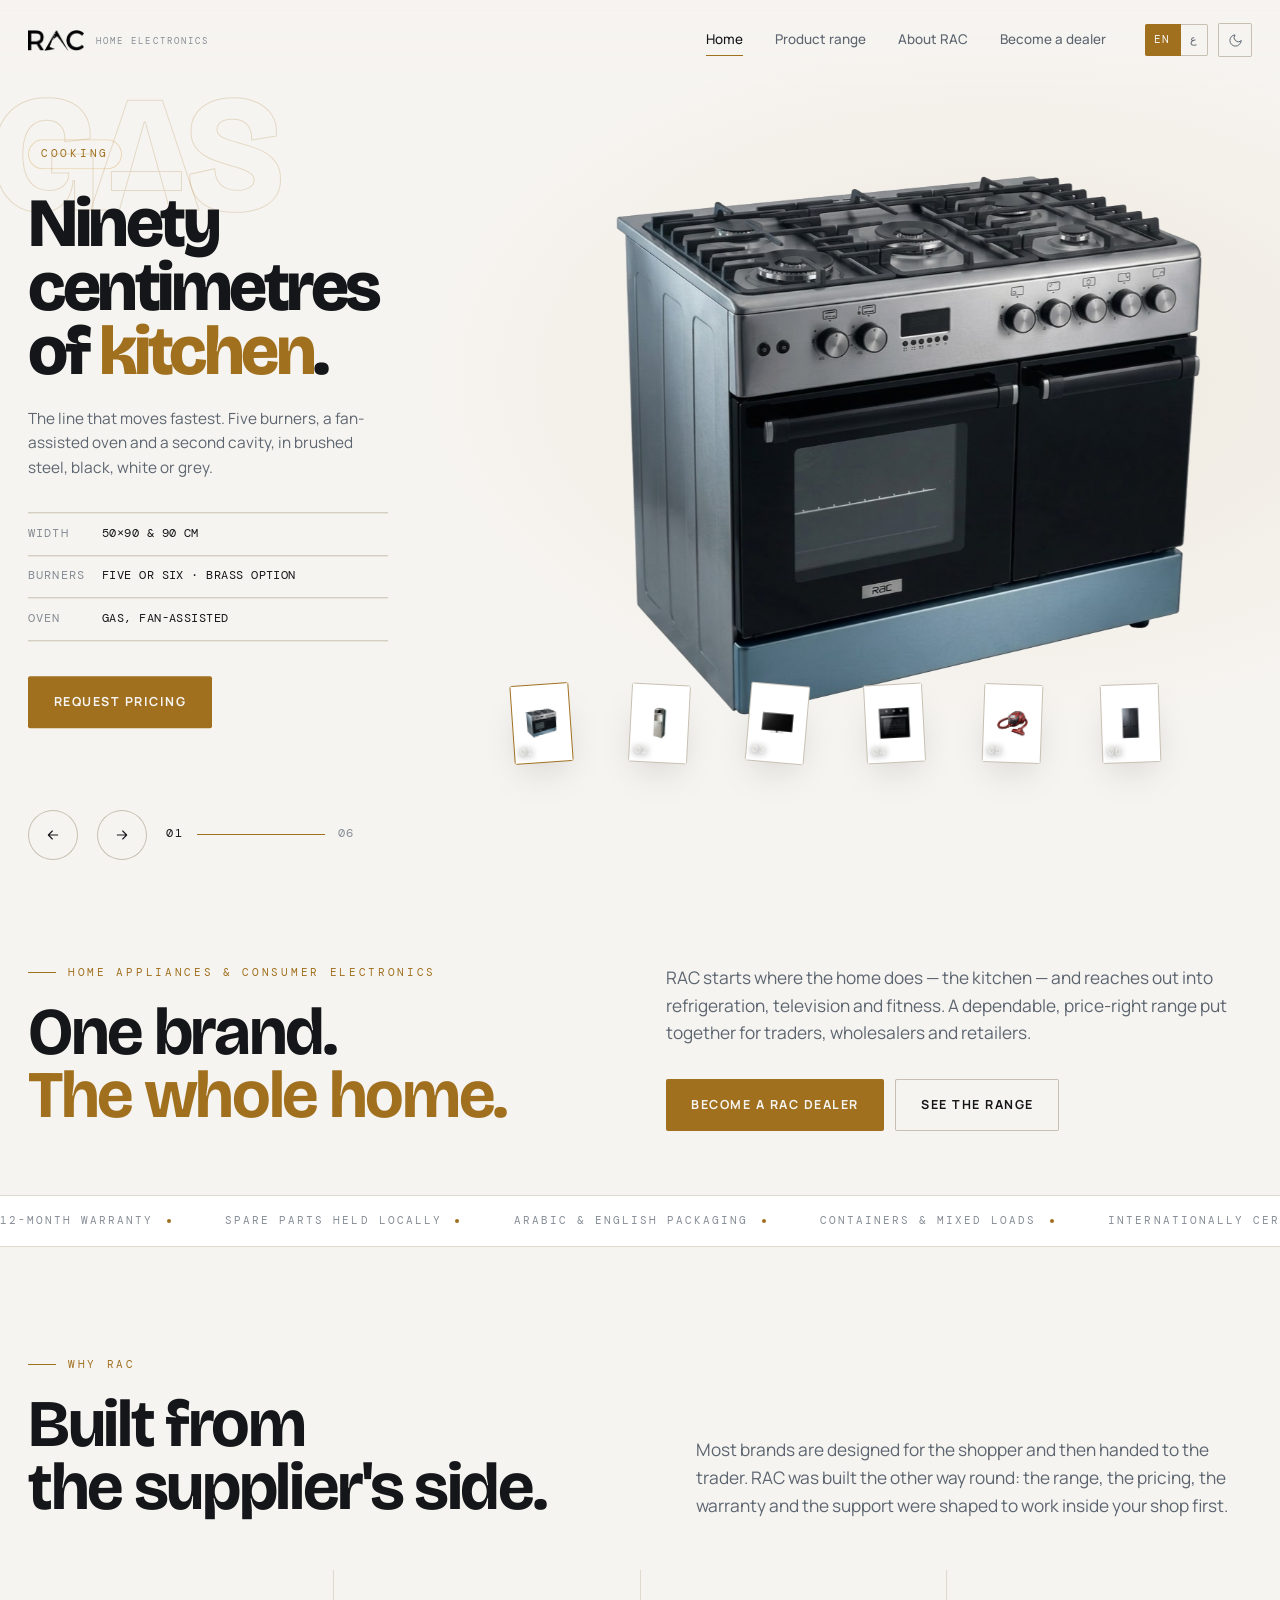
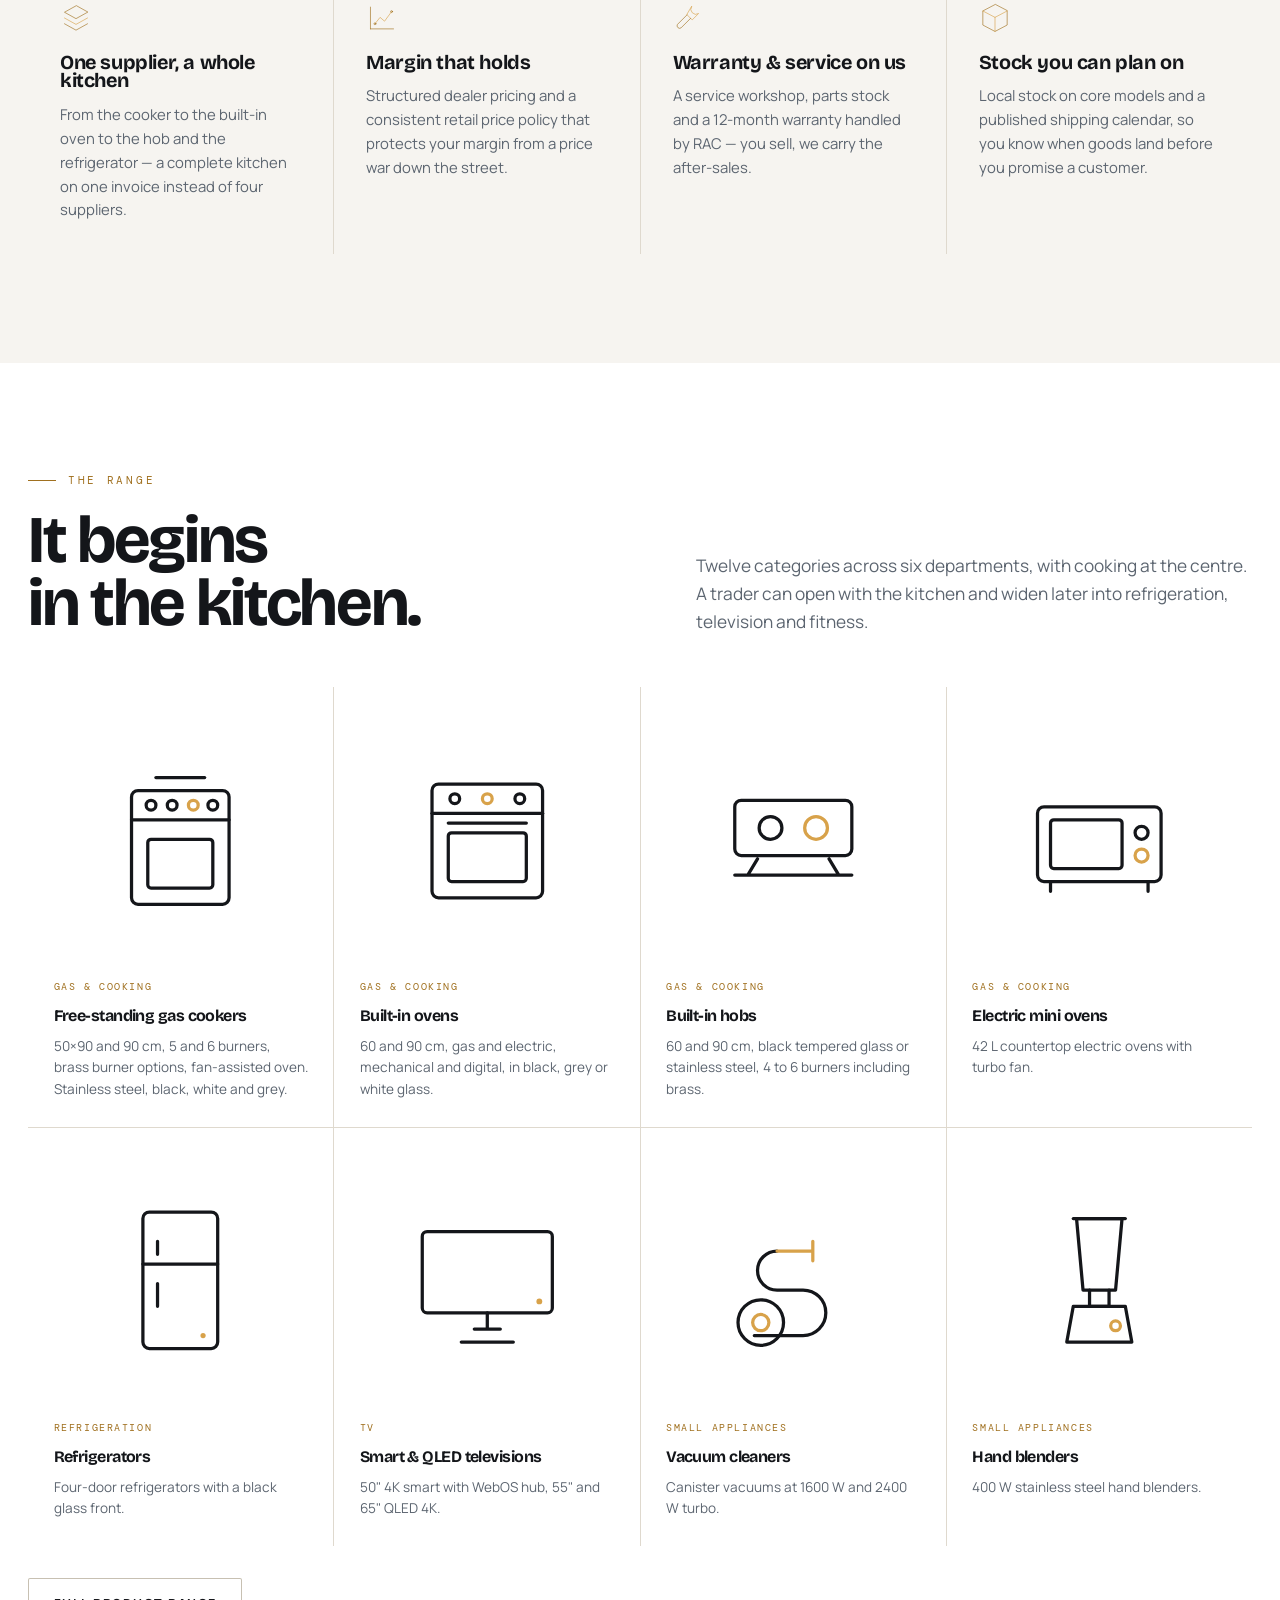
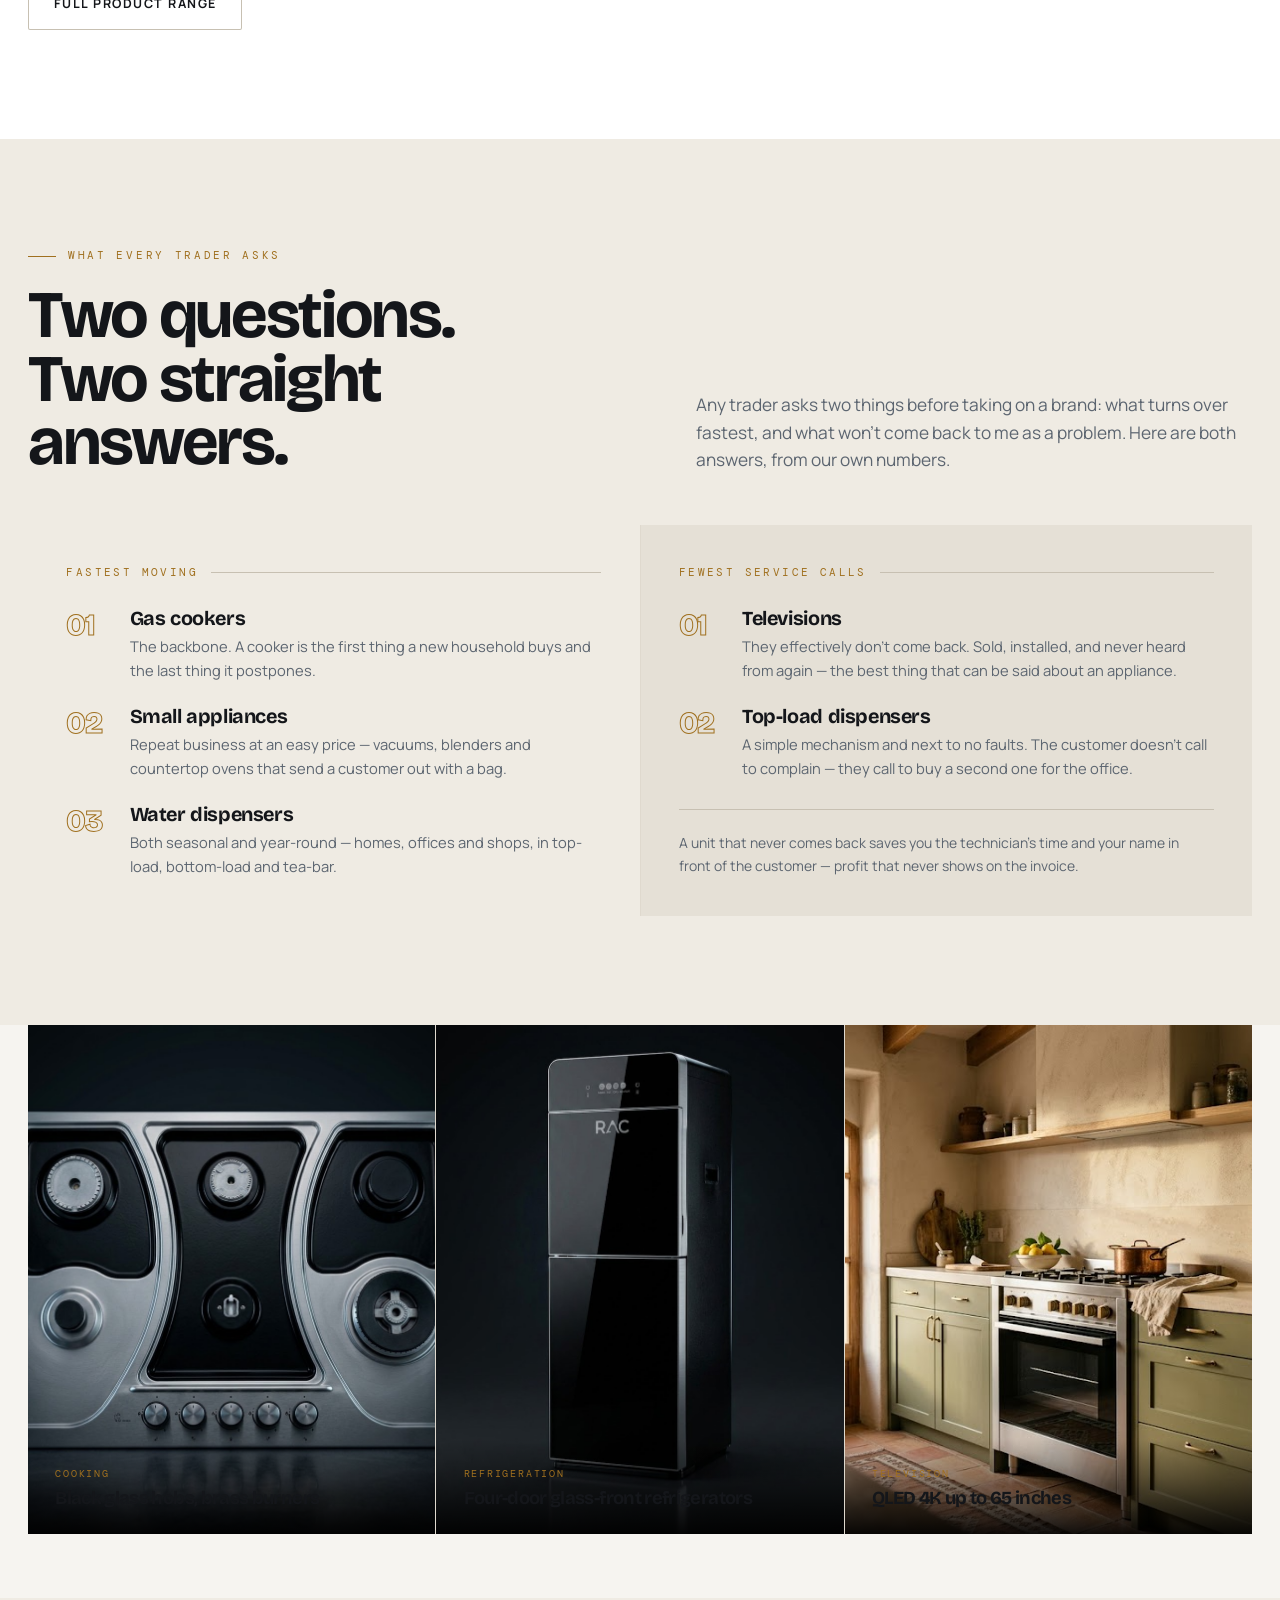
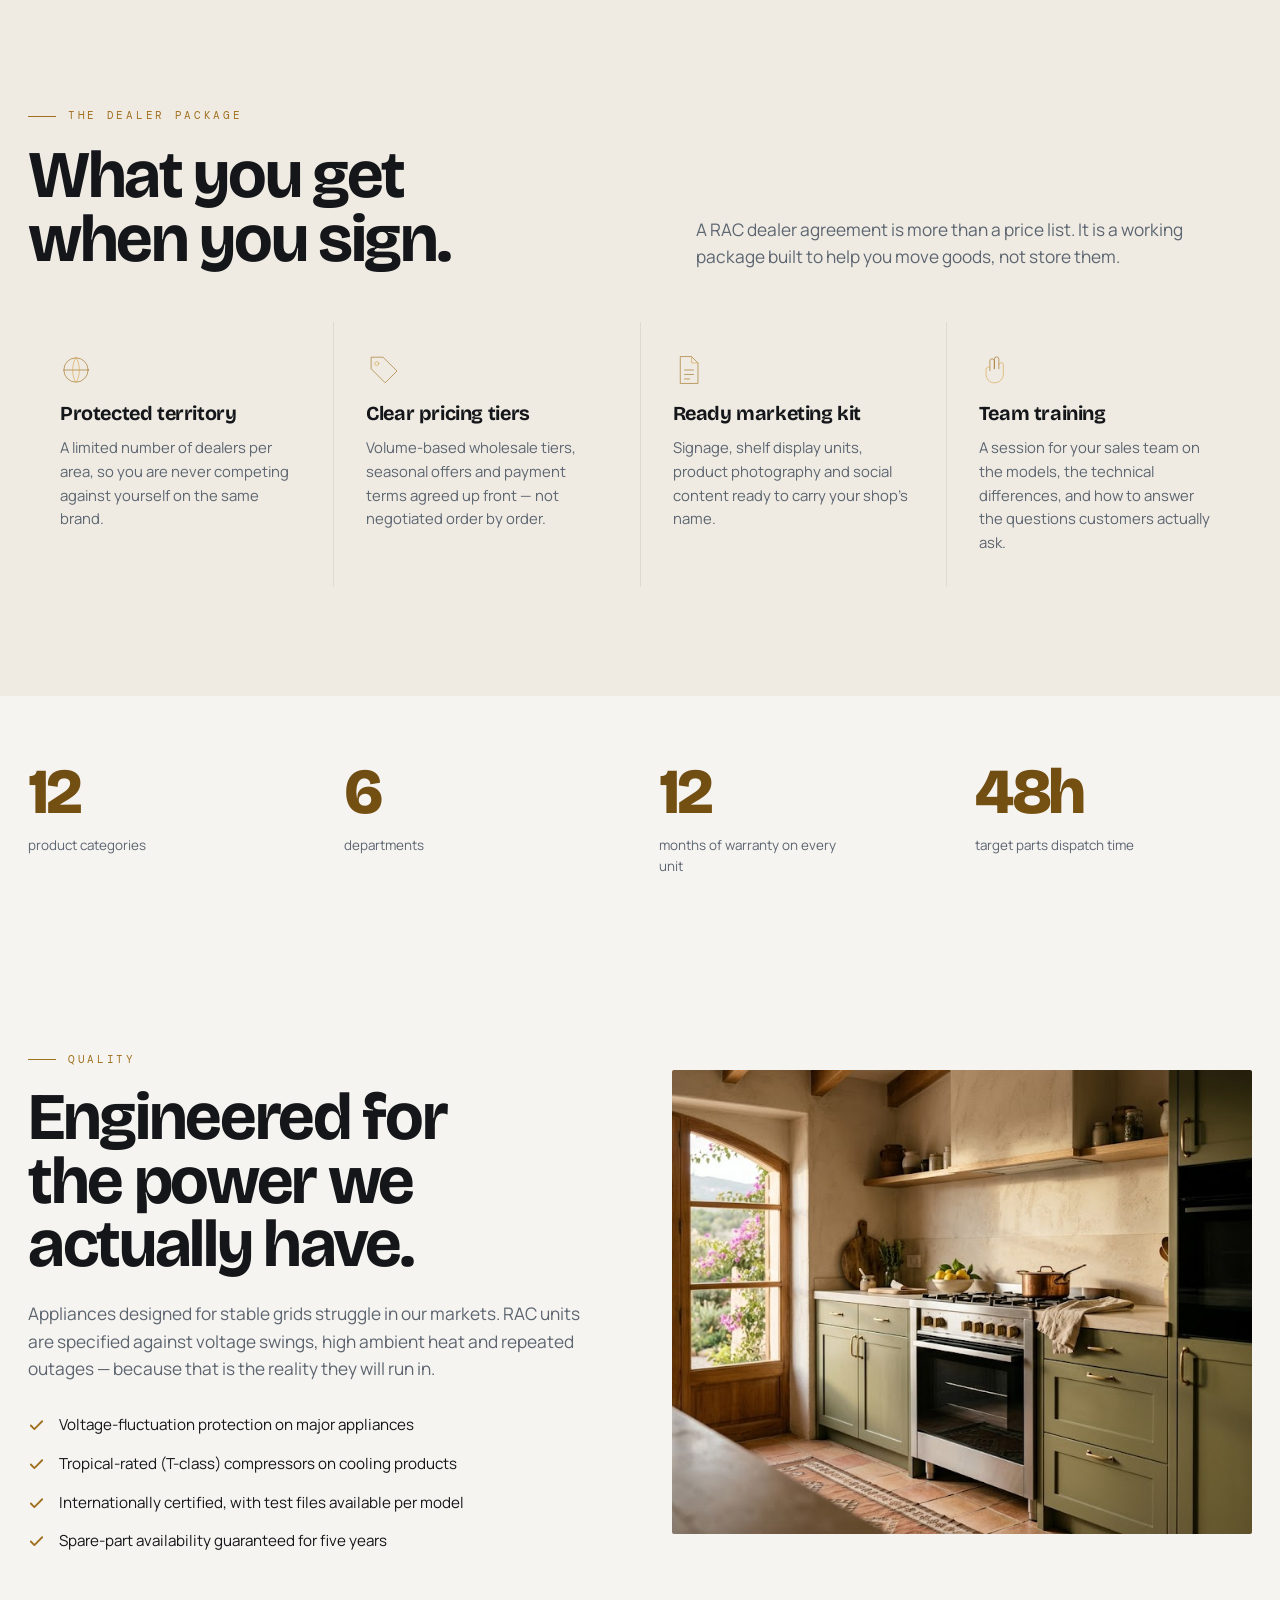
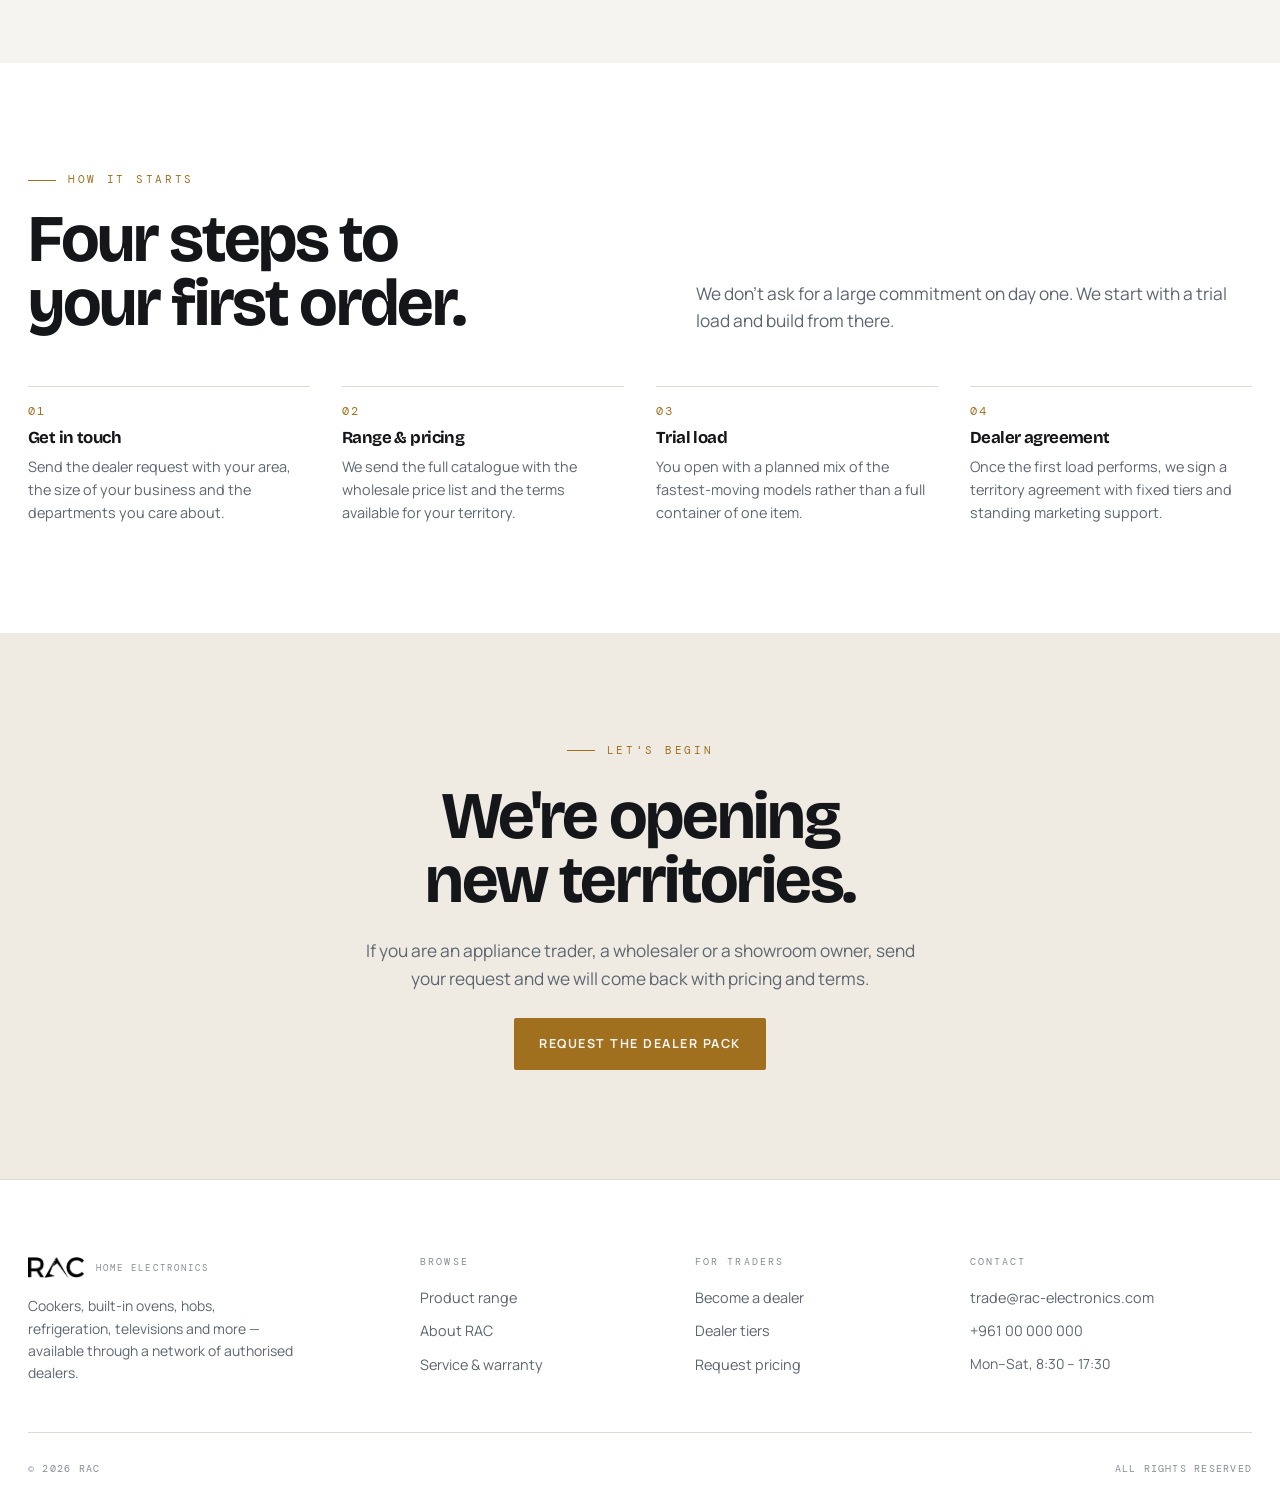
==== index.html @ e8dd6710 "RAC brand site — light theme with cut-out product slider Static EN/AR B2B brand site: home, product " ====
<!doctype html>
<html lang="en" dir="ltr" data-theme="light">
<head>
<meta charset="utf-8">
<meta name="viewport" content="width=device-width,initial-scale=1">
<title>RAC — Home Appliances & Electronics</title>
<meta name="description" content="RAC is a full-range home appliance and consumer electronics brand. Distribution and dealer partnerships for traders, wholesalers and retailers.">
<link rel="preconnect" href="https://fonts.googleapis.com">
<link rel="preconnect" href="https://fonts.gstatic.com" crossorigin>
<link href="https://fonts.googleapis.com/css2?family=Bricolage+Grotesque:opsz,wght@12..96,700;12..96,800&family=Manrope:wght@400;500;600;700&family=DM+Mono:wght@400;500&family=IBM+Plex+Sans+Arabic:wght@400;500;600;700&display=swap" rel="stylesheet">
<link rel="stylesheet" href="assets/rac.css">
</head>
<body>

<!-- ============ HEADER ============ -->
<header class="hdr">
  <div class="shell hdr__in">
    <a class="logo" href="index.html">
      <span class="logo__mark"><img src="assets/img/rac-logo-black.png" alt="RAC"></span>
      <span class="logo__sub" data-ar="أجهزة منزلية">Home Electronics</span>
    </a>
    <nav class="nav">
      <a href="index.html" class="is-active" data-ar="الرئيسية">Home</a>
      <a href="range.html" data-ar="المنتجات">Product range</a>
      <a href="about.html" data-ar="عن RAC">About RAC</a>
      <a href="partners.html" data-ar="كن موزعاً">Become a dealer</a>
    </nav>
    <div class="hdr__act">
      <div class="lang" role="group" aria-label="Language">
        <b data-lang="en" class="on">EN</b><b data-lang="ar">ع</b>
      </div>
      <button class="tgl" data-theme-toggle aria-label="Switch theme"><svg class="i-moon" viewBox="0 0 24 24" fill="none" stroke="currentColor" stroke-width="1.6" stroke-linecap="round" stroke-linejoin="round"><path d="M21 12.8A9 9 0 1 1 11.2 3a7 7 0 0 0 9.8 9.8z"/></svg><svg class="i-sun" viewBox="0 0 24 24" fill="none" stroke="currentColor" stroke-width="1.6" stroke-linecap="round" stroke-linejoin="round"><circle cx="12" cy="12" r="4"/><path d="M12 2v2M12 20v2M2 12h2M20 12h2M4.9 4.9l1.4 1.4M17.7 17.7l1.4 1.4M19.1 4.9l-1.4 1.4M6.3 17.7l-1.4 1.4"/></svg></button>
      <button class="burger" aria-label="Menu"><span></span></button>
    </div>
  </div>
</header>

<!-- ============ HERO SLIDER (built by rac.js) ============ -->
<section class="hero" data-slider aria-label="RAC product range"></section>

<!-- ============ POSITION ============ -->
<section class="sec sec--tight">
  <div class="shell split" style="align-items:start;gap:clamp(1.6rem,4vw,4rem)">
    <div>
      <p class="kicker" data-ar="أجهزة منزلية وإلكترونيات استهلاكية">Home appliances &amp; consumer electronics</p>
      <h2 class="h1 rv" style="margin-top:1.2rem" data-ar="علامة واحدة.<br><em style='font-style:normal;color:var(--brass)'>المنزل بالكامل.</em>">One brand.<br><em style="font-style:normal;color:var(--brass)">The whole home.</em></h2>
    </div>
    <div>
      <p class="lede rv" data-ar="تبدأ RAC من قلب البيت — الطهي — وتمتد إلى التبريد والتلفزيونات واللياقة. تشكيلة بجودة وسعر منطقيين، مصمّمة للتجّار وتجّار الجملة ومحلات التجزئة.">
        RAC starts where the home does — the kitchen — and reaches out into refrigeration, television and fitness. A dependable, price-right range put together for traders, wholesalers and retailers.
      </p>
      <div class="hero__cta rv" style="display:flex;flex-wrap:wrap;gap:.7rem;margin-top:2rem">
        <a class="btn" href="partners.html"><span data-ar="كن موزعاً لـ RAC">Become a RAC dealer</span></a>
        <a class="btn btn--ghost" href="range.html"><span data-ar="استعرض التشكيلة">See the range</span></a>
      </div>
    </div>
  </div>
</section>

<!-- ============ TICKER ============ -->
<div class="ticker" aria-hidden="true">
  <div class="ticker__row">
    <span data-ar="ضمان 12 شهراً">12-month warranty</span>
    <span data-ar="قطع غيار متوفرة محلياً">Spare parts held locally</span>
    <span data-ar="تعبئة عربي / إنكليزي">Arabic &amp; English packaging</span>
    <span data-ar="حاويات وخلطات مشتركة">Containers &amp; mixed loads</span>
    <span data-ar="مطابق للمعايير الدولية">Internationally certified</span>
    <span data-ar="دعم ما بعد البيع">After-sales support</span>
    <span data-ar="ضمان 12 شهراً">12-month warranty</span>
    <span data-ar="قطع غيار متوفرة محلياً">Spare parts held locally</span>
    <span data-ar="تعبئة عربي / إنكليزي">Arabic &amp; English packaging</span>
    <span data-ar="حاويات وخلطات مشتركة">Containers &amp; mixed loads</span>
    <span data-ar="مطابق للمعايير الدولية">Internationally certified</span>
    <span data-ar="دعم ما بعد البيع">After-sales support</span>
  </div>
</div>

<!-- ============ WHY RAC ============ -->
<section class="sec">
  <div class="shell">
    <div class="sec__head">
      <div>
        <p class="kicker" data-ar="لماذا RAC">Why RAC</p>
        <h2 class="h1 rv" data-ar="علامة بُنيت من جهة المورّد.">Built from<br>the supplier's side.</h2>
      </div>
      <p class="lede rv" data-ar="معظم العلامات تُصمَّم للمستهلك ثم تُعرض على التاجر. RAC بُنيت بالاتجاه المعاكس: تشكيلة وتسعير وضمان ودعم صُمّمت أولاً لتعمل داخل محلّك.">
        Most brands are designed for the shopper and then handed to the trader. RAC was built the other way round: the range, the pricing, the warranty and the support were shaped to work inside your shop first.
      </p>
    </div>

    <div class="grid-4">
      <article class="cell rv">
        <div class="cell__i" data-art="layers"></div>
        <h3 class="h3" data-ar="مطبخ كامل من مورّد واحد">One supplier, a whole kitchen</h3>
        <p data-ar="من الطباخة إلى الفرن المدمج إلى المسطح والثلاجة — تجهّز مطبخاً كاملاً بفاتورة واحدة بدل أربعة موردين.">From the cooker to the built-in oven to the hob and the refrigerator — a complete kitchen on one invoice instead of four suppliers.</p>
      </article>
      <article class="cell rv">
        <div class="cell__i" data-art="chart"></div>
        <h3 class="h3" data-ar="هوامش تصمد">Margin that holds</h3>
        <p data-ar="تسعير موزّع بشكل مدروس وسياسة سعر بيع موحّدة تحمي هامشك من الحرب السعرية بين المحلات.">Structured dealer pricing and a consistent retail price policy that protects your margin from a price war down the street.</p>
      </article>
      <article class="cell rv">
        <div class="cell__i" data-art="tools"></div>
        <h3 class="h3" data-ar="الضمان والصيانة علينا">Warranty &amp; service on us</h3>
        <p data-ar="مركز خدمة وقطع غيار وضمان 12 شهراً تديره RAC — أنت تبيع، ونحن نتابع ما بعد البيع.">A service workshop, parts stock and a 12-month warranty handled by RAC — you sell, we carry the after-sales.</p>
      </article>
      <article class="cell rv">
        <div class="cell__i" data-art="box"></div>
        <h3 class="h3" data-ar="مخزون يمكنك التخطيط عليه">Stock you can plan on</h3>
        <p data-ar="مخزون محلي للموديلات الأساسية وجدول شحن معلن، لتعرف متى تصل بضاعتك قبل أن تعد زبونك.">Local stock on core models and a published shipping calendar, so you know when goods land before you promise a customer.</p>
      </article>
    </div>
  </div>
</section>

<!-- ============ RANGE PREVIEW ============ -->
<section class="sec sec--panel">
  <div class="shell">
    <div class="sec__head">
      <div>
        <p class="kicker" data-ar="التشكيلة">The range</p>
        <h2 class="h1 rv" data-ar="تبدأ من المطبخ.">It begins<br>in the kitchen.</h2>
      </div>
      <p class="lede rv" data-ar="اثنتا عشرة فئة عبر ستة أقسام، قلبها الطهي. يمكن للتاجر أن يبدأ بالمطبخ ويوسّع لاحقاً إلى التبريد والتلفزيونات واللياقة.">
        Twelve categories across six departments, with cooking at the centre. A trader can open with the kitchen and widen later into refrigeration, television and fitness.
      </p>
    </div>
    <div class="cat-grid" data-range="8"></div>
    <p style="margin-top:2rem">
      <a class="btn btn--ghost" href="range.html"><span data-ar="التشكيلة الكاملة">Full product range</span></a>
    </p>
  </div>
</section>

<!-- ============ THE TWO QUESTIONS ============ -->
<section class="sec sec--panel2">
  <div class="shell">
    <div class="sec__head">
      <div>
        <p class="kicker" data-ar="ما يسأل عنه كل تاجر">What every trader asks</p>
        <h2 class="h1 rv" data-ar="سؤالان.<br>وجوابان صريحان.">Two questions.<br>Two straight answers.</h2>
      </div>
      <p class="lede rv" data-ar="أي تاجر يسأل سؤالين قبل أن يأخذ علامة: ما الذي يدور بسرعة؟ وما الذي لن يعود إليّ بمشكلة؟ هذه إجاباتنا، من واقع أرقامنا.">
        Any trader asks two things before taking on a brand: what turns over fastest, and what won't come back to me as a problem. Here are both answers, from our own numbers.
      </p>
    </div>

    <div class="two">
      <article class="two__col rv">
        <p class="two__label" data-ar="الأسرع دوراناً">Fastest moving</p>
        <ol class="rank">
          <li>
            <b>01</b>
            <div>
              <h3 class="h3" data-ar="الغاز">Gas cookers</h3>
              <p data-ar="العمود الفقري للمبيعات. الطباخة هي أول ما يشتريه البيت الجديد وآخر ما يؤجَّل.">The backbone. A cooker is the first thing a new household buys and the last thing it postpones.</p>
            </div>
          </li>
          <li>
            <b>02</b>
            <div>
              <h3 class="h3" data-ar="الأجهزة الصغيرة">Small appliances</h3>
              <p data-ar="مبيعات متكررة بسعر سهل — مكانس وخلاطات وأفران صغيرة تُخرج الزبون من الباب ومعه كيس.">Repeat business at an easy price — vacuums, blenders and countertop ovens that send a customer out with a bag.</p>
            </div>
          </li>
          <li>
            <b>03</b>
            <div>
              <h3 class="h3" data-ar="برادات المياه">Water dispensers</h3>
              <p data-ar="بيع موسمي وسنوي في آن — للبيت والمكتب والمحل، بتعبئة علوية وسفلية ونسخة تي بار.">Both seasonal and year-round — homes, offices and shops, in top-load, bottom-load and tea-bar.</p>
            </div>
          </li>
        </ol>
      </article>

      <article class="two__col two__col--best rv">
        <p class="two__label" data-ar="الأقل صيانة">Fewest service calls</p>
        <ol class="rank">
          <li>
            <b>01</b>
            <div>
              <h3 class="h3" data-ar="التلفزيونات">Televisions</h3>
              <p data-ar="عملياً لا تعود. تُباع، تُركَّب، ولا نسمع عنها مرة أخرى — وهذا أفضل ما يُقال عن جهاز.">They effectively don't come back. Sold, installed, and never heard from again — the best thing that can be said about an appliance.</p>
            </div>
          </li>
          <li>
            <b>02</b>
            <div>
              <h3 class="h3" data-ar="البرادات ذات التعبئة العلوية">Top-load dispensers</h3>
              <p data-ar="آلية بسيطة وأعطال شبه معدومة. الزبون لا يتصل ليشتكي، بل ليشتري واحداً ثانياً للمكتب.">A simple mechanism and next to no faults. The customer doesn't call to complain — they call to buy a second one for the office.</p>
            </div>
          </li>
        </ol>
        <p class="small two__note" data-ar="جهاز لا يعود للصيانة يوفّر عليك وقت الفني وسمعتك أمام الزبون — وهذا ربح لا يظهر في الفاتورة.">
          A unit that never comes back saves you the technician's time and your name in front of the customer — profit that never shows on the invoice.
        </p>
      </article>
    </div>
  </div>
</section>

<!-- ============ SHOWCASE ============ -->
<section class="sec sec--tight" style="padding-top:0">
  <div class="shell showcase">
    <figure class="shot rv" style="margin:0">
      <img src="assets/img/p-hob-steel.png" alt="Black glass built-in gas hob with brass burners">
      <figcaption class="shot__cap">
        <span data-ar="الطهي">Cooking</span>
        <h3 data-ar="مسطحات زجاج أسود برؤوس نحاس">Black glass hobs, brass burners</h3>
      </figcaption>
    </figure>
    <figure class="shot rv" style="margin:0">
      <img src="assets/img/p-dispenser-tea.png" alt="Four-door glass-front refrigerator">
      <figcaption class="shot__cap">
        <span data-ar="التبريد">Refrigeration</span>
        <h3 data-ar="ثلاجات أربعة أبواب بواجهة زجاج">Four-door glass-front refrigerators</h3>
      </figcaption>
    </figure>
    <figure class="shot rv" style="margin:0">
      <img src="assets/img/kitchen-lifestyle.png" alt="65 inch QLED 4K television">
      <figcaption class="shot__cap">
        <span data-ar="التلفزيونات">Television</span>
        <h3 data-ar="شاشات QLED 4K حتى 65 إنش">QLED 4K up to 65 inches</h3>
      </figcaption>
    </figure>
  </div>
</section>

<!-- ============ DEALER PACKAGE ============ -->
<section class="sec sec--panel2">
  <div class="shell">
    <div class="sec__head">
      <div>
        <p class="kicker" data-ar="باقة الموزّع">The dealer package</p>
        <h2 class="h1 rv" data-ar="ما تحصل عليه عند التوقيع.">What you get<br>when you sign.</h2>
      </div>
      <p class="lede rv" data-ar="اتفاقية توزيع RAC ليست مجرد قائمة أسعار. هي حزمة عمل متكاملة تساعدك على تحريك البضاعة لا على تخزينها.">
        A RAC dealer agreement is more than a price list. It is a working package built to help you move goods, not store them.
      </p>
    </div>
    <div class="grid-4">
      <article class="cell rv">
        <div class="cell__i" data-art="globe"></div>
        <h3 class="h3" data-ar="حماية المنطقة">Protected territory</h3>
        <p data-ar="عدد محدود من الموزّعين في كل منطقة، حتى لا تنافس نفسك على نفس العلامة.">A limited number of dealers per area, so you are never competing against yourself on the same brand.</p>
      </article>
      <article class="cell rv">
        <div class="cell__i" data-art="tag"></div>
        <h3 class="h3" data-ar="شرائح أسعار واضحة">Clear pricing tiers</h3>
        <p data-ar="أسعار جملة حسب الحجم، مع عروض موسمية وشروط دفع تُتفق عليها مسبقاً.">Volume-based wholesale tiers, seasonal offers and payment terms agreed up front — not negotiated order by order.</p>
      </article>
      <article class="cell rv">
        <div class="cell__i" data-art="doc"></div>
        <h3 class="h3" data-ar="مواد تسويقية جاهزة">Ready marketing kit</h3>
        <p data-ar="لافتات ورفوف عرض وصور منتجات ومحتوى سوشيال ميديا جاهز باسم محلّك.">Signage, shelf display units, product photography and social content ready to carry your shop's name.</p>
      </article>
      <article class="cell rv">
        <div class="cell__i" data-art="hand"></div>
        <h3 class="h3" data-ar="تدريب الفريق">Team training</h3>
        <p data-ar="جلسة تدريب لفريق البيع على الموديلات والفروقات التقنية وكيفية الرد على أسئلة الزبون.">A session for your sales team on the models, the technical differences, and how to answer the questions customers actually ask.</p>
      </article>
    </div>
  </div>
</section>

<!-- ============ NUMBERS ============
     NOTE: placeholder figures — replace with real ones before publishing. -->
<section class="sec sec--tight">
  <div class="shell nums">
    <div class="num rv"><b>12</b><span data-ar="فئة منتجات">product categories</span></div>
    <div class="num rv"><b>6</b><span data-ar="أقسام">departments</span></div>
    <div class="num rv"><b>12</b><span data-ar="شهراً ضمان على كل جهاز">months of warranty on every unit</span></div>
    <div class="num rv"><b>48h</b><span data-ar="مهلة إرسال قطع الغيار">target parts dispatch time</span></div>
  </div>
</section>

<!-- ============ QUALITY ============ -->
<section class="sec">
  <div class="shell split">
    <div>
      <p class="kicker" data-ar="الجودة">Quality</p>
      <h2 class="h1 rv" style="margin-top:1.1rem" data-ar="مصمّمة للكهرباء التي عندنا فعلاً.">Engineered for<br>the power we<br>actually have.</h2>
      <p class="lede rv" style="margin-top:1.5rem" data-ar="الأجهزة التي تُصمَّم لشبكات كهرباء مستقرة تتعب في أسواقنا. أجهزة RAC تُختبر على تذبذب الجهد والحرارة العالية والانقطاع المتكرر — لأن هذا هو الواقع الذي ستعمل فيه.">
        Appliances designed for stable grids struggle in our markets. RAC units are specified against voltage swings, high ambient heat and repeated outages — because that is the reality they will run in.
      </p>
      <ul class="checks rv">
        <li data-ar="حماية من تذبذب الجهد على الأجهزة الكبيرة">Voltage-fluctuation protection on major appliances</li>
        <li data-ar="ضواغط مصنّفة للمناخ الحار (T-rated)">Tropical-rated (T-class) compressors on cooling products</li>
        <li data-ar="مطابقة للمعايير الدولية مع ملفات فحص لكل موديل">Internationally certified, with test files available per model</li>
        <li data-ar="قطع غيار مضمونة التوفر لخمس سنوات">Spare-part availability guaranteed for five years</li>
      </ul>
    </div>
    <div class="split__art split__art--photo rv"><img src="assets/img/kitchen-lifestyle.png" alt="RAC gas cooker and built-in oven installed in a kitchen"></div>
  </div>
</section>

<!-- ============ STEPS ============ -->
<section class="sec sec--panel">
  <div class="shell">
    <div class="sec__head">
      <div>
        <p class="kicker" data-ar="كيف نبدأ">How it starts</p>
        <h2 class="h1 rv" data-ar="أربع خطوات حتى أول شحنة.">Four steps to<br>your first order.</h2>
      </div>
      <p class="lede rv" data-ar="لا نطلب التزاماً كبيراً في البداية. نبدأ بشحنة اختبار ونبني من هناك.">
        We don't ask for a large commitment on day one. We start with a trial load and build from there.
      </p>
    </div>
    <div class="steps">
      <div class="step rv">
        <h3 data-ar="تواصل">Get in touch</h3>
        <p data-ar="تعبّي طلب التوزيع وتخبرنا عن منطقتك وحجم محلّك والأقسام التي تهمّك.">Send the dealer request with your area, the size of your business and the departments you care about.</p>
      </div>
      <div class="step rv">
        <h3 data-ar="عرض وأسعار">Range &amp; pricing</h3>
        <p data-ar="نرسل الكتالوج الكامل مع قائمة أسعار الجملة والشروط الخاصة بمنطقتك.">We send the full catalogue with the wholesale price list and the terms available for your territory.</p>
      </div>
      <div class="step rv">
        <h3 data-ar="شحنة تجريبية">Trial load</h3>
        <p data-ar="تبدأ بخلطة مدروسة من الموديلات الأسرع دوراناً بدل حاوية كاملة من صنف واحد.">You open with a planned mix of the fastest-moving models rather than a full container of one item.</p>
      </div>
      <div class="step rv">
        <h3 data-ar="اتفاقية توزيع">Dealer agreement</h3>
        <p data-ar="عند نجاح الشحنة الأولى نوقّع اتفاقية منطقة مع شرائح أسعار ودعم تسويقي ثابت.">Once the first load performs, we sign a territory agreement with fixed tiers and standing marketing support.</p>
      </div>
    </div>
  </div>
</section>

<!-- ============ CTA ============ -->
<section class="sec sec--panel2">
  <div class="shell" style="text-align:center;display:grid;justify-items:center;gap:1.6rem">
    <p class="kicker" data-ar="لنبدأ">Let's begin</p>
    <h2 class="h1 rv" data-ar="نبحث عن موزّعين في مناطق جديدة.">We're opening<br>new territories.</h2>
    <p class="lede rv" style="max-width:52ch" data-ar="إذا كنت تاجر أجهزة أو موزّع جملة أو صاحب معرض، أرسل طلبك وسنعود إليك بقائمة الأسعار والشروط.">
      If you are an appliance trader, a wholesaler or a showroom owner, send your request and we will come back with pricing and terms.
    </p>
    <a class="btn rv" href="partners.html"><span data-ar="اطلب ملف التوزيع">Request the dealer pack</span></a>
  </div>
</section>

<!-- ============ FOOTER ============ -->
<footer class="ftr">
  <div class="shell">
    <div class="ftr__top">
      <div>
        <a class="logo" href="index.html">
          <span class="logo__mark"><img src="assets/img/rac-logo-black.png" alt="RAC"></span>
          <span class="logo__sub" data-ar="أجهزة منزلية">Home Electronics</span>
        </a>
        <p class="small" style="margin-top:1.1rem;max-width:34ch" data-ar="طباخات وأفران مدمجة ومسطحات وثلاجات وتلفزيونات وغيرها — متوفرة عبر شبكة موزّعين معتمدين.">
          Cookers, built-in ovens, hobs, refrigeration, televisions and more — available through a network of authorised dealers.
        </p>
      </div>
      <div>
        <h4 data-ar="التصفح">Browse</h4>
        <ul>
          <li><a href="range.html" data-ar="تشكيلة المنتجات">Product range</a></li>
          <li><a href="about.html" data-ar="عن RAC">About RAC</a></li>
          <li><a href="about.html#service" data-ar="الخدمة والضمان">Service &amp; warranty</a></li>
        </ul>
      </div>
      <div>
        <h4 data-ar="للتجّار">For traders</h4>
        <ul>
          <li><a href="partners.html" data-ar="كن موزعاً">Become a dealer</a></li>
          <li><a href="partners.html#tiers" data-ar="شرائح التوزيع">Dealer tiers</a></li>
          <li><a href="partners.html#form" data-ar="طلب قائمة الأسعار">Request pricing</a></li>
        </ul>
      </div>
      <div>
        <h4 data-ar="تواصل">Contact</h4>
        <ul>
          <li><a href="mailto:trade@rac-electronics.com">trade@rac-electronics.com</a></li>
          <li><a href="tel:+96100000000">+961 00 000 000</a></li>
          <li class="small" data-ar="من الاثنين إلى السبت، 8:30 – 17:30">Mon–Sat, 8:30 – 17:30</li>
        </ul>
      </div>
    </div>
    <div class="ftr__bot">
      <span>&copy; <span data-year></span> RAC</span>
      <span data-ar="جميع الحقوق محفوظة">All rights reserved</span>
    </div>
  </div>
</footer>

<script src="assets/rac.js"></script>
</body>
</html>
---- assets/rac.css ----
/* ============================================================
   RAC — brand site
   Light by default, dark on the header toggle. The palette is taken off the
   products themselves: black glass, brushed steel, brass burners.
   ============================================================ */

:root{
  --void:#08090B;
  --panel:#0E1013;
  --panel-2:#14171C;
  --panel-3:#1B1F25;
  --line:#242931;
  --line-2:#333A44;
  --text:#F4F1EB;
  --muted:#98A0A9;
  --steel:#7E8A93;
  --brass:#D8A24A;
  --brass-2:#B8863A;
  --brass-soft:#F0D5A2;
  --bg-rgb:8,9,11;

  --shell: min(1360px, 100% - 3.5rem);
  --r:2px;

  --f-display:"Bricolage Grotesque","Archivo","Helvetica Neue",Arial,sans-serif;
  --f-body:"Manrope","Helvetica Neue",Arial,system-ui,sans-serif;
  --f-mono:"DM Mono",ui-monospace,Consolas,monospace;

  --e:cubic-bezier(.22,1,.36,1);
  --e-io:cubic-bezier(.76,0,.24,1);
}

/* Light is the default — set on <html> and in rac.js. The same semantic tokens,
   remapped; every section including the hero follows them. Dark stays available
   on the header toggle. */
:root[data-theme="light"]{
  --void:#F6F4F0;
  --panel:#FFFFFF;
  --panel-2:#EFEBE3;
  --panel-3:#E5E0D6;
  --line:#DFD9CE;
  --line-2:#C7C0B2;
  --text:#14161A;
  --muted:#5C6570;
  --steel:#868D96;
  --brass:#A0701F;
  --brass-2:#7E560F;
  --brass-soft:#6E4C13;
  --bg-rgb:246,244,240;
}

*,*::before,*::after{box-sizing:border-box}
html{-webkit-text-size-adjust:100%;scroll-behavior:smooth}
body{
  margin:0;background:var(--void);color:var(--text);
  font-family:var(--f-body);font-size:16px;line-height:1.6;
  -webkit-font-smoothing:antialiased;overflow-x:hidden;
}
img,svg{display:block;max-width:100%}
a{color:inherit;text-decoration:none}
button{font:inherit;color:inherit;background:none;border:0;cursor:pointer}
h1,h2,h3,h4{margin:0;font-family:var(--f-display);font-weight:700;letter-spacing:-.035em;line-height:.95}
p{margin:0}
::selection{background:var(--brass);color:var(--void)}

.shell{width:var(--shell);margin-inline:auto}

/* ---------- type ---------- */
.display{font-size:clamp(3rem,8.2vw,8.5rem);font-weight:800;letter-spacing:-.05em}
.h1{font-size:clamp(2.3rem,5.2vw,4.6rem)}
.h2{font-size:clamp(1.7rem,3.1vw,2.8rem)}
.h3{font-size:clamp(1.1rem,1.55vw,1.4rem);letter-spacing:-.02em}
.lede{font-size:clamp(1.02rem,1.35vw,1.26rem);line-height:1.6;color:var(--muted)}
.kicker{
  font-family:var(--f-mono);font-size:.7rem;letter-spacing:.24em;text-transform:uppercase;
  color:var(--brass);display:flex;align-items:center;gap:.75rem;
}
.kicker::before{content:"";width:28px;height:1px;background:currentColor;flex:none}
.small{font-size:.87rem;color:var(--muted)}

/* ---------- buttons ---------- */
.btn{
  position:relative;display:inline-flex;align-items:center;gap:.7rem;overflow:hidden;
  padding:1rem 1.6rem;border-radius:var(--r);
  font-size:.78rem;font-weight:700;letter-spacing:.12em;text-transform:uppercase;
  background:var(--brass);color:var(--void);
  transition:color .4s var(--e),transform .4s var(--e);
}
.btn::after{
  content:"";position:absolute;inset:0;background:var(--text);
  transform:translateY(101%);transition:transform .5s var(--e);z-index:0;
}
.btn:hover::after{transform:none}
.btn:hover{transform:translateY(-2px)}
.btn>*{position:relative;z-index:1}
.btn--ghost{background:transparent;color:var(--text);box-shadow:inset 0 0 0 1px var(--line-2)}
.btn--ghost::after{background:var(--brass)}
.btn--ghost:hover{color:var(--void)}
[dir=rtl] .btn svg{transform:scaleX(-1)}

/* ---------- header ---------- */
.hdr{
  position:fixed;inset:0 0 auto;z-index:80;
  background:linear-gradient(to bottom,rgba(var(--bg-rgb),.85),rgba(var(--bg-rgb),0));
  transition:background .4s,backdrop-filter .4s,border-color .4s;
  border-bottom:1px solid transparent;
}
.hdr.is-stuck{
  background:rgba(var(--bg-rgb),.86);backdrop-filter:blur(16px);-webkit-backdrop-filter:blur(16px);
  border-bottom-color:var(--line);
}
.hdr__in{display:flex;align-items:center;gap:1.5rem;height:80px}
.logo{display:flex;align-items:center;gap:.7rem;flex:none}
.logo__mark{display:block;line-height:0}
/* The supplied wordmark is solid black; inverting gives the white version. */
.logo__mark img{height:21px;width:auto;filter:invert(1)}
:root[data-theme="light"] .logo__mark img{filter:none}
.logo__sub{
  font-family:var(--f-mono);font-size:.55rem;letter-spacing:.24em;
  text-transform:uppercase;color:var(--steel);padding-top:.15rem;
}
.nav{display:flex;gap:.2rem;margin-inline-start:auto}
.nav a{
  position:relative;padding:.5rem .9rem;font-size:.84rem;font-weight:500;color:var(--muted);
  transition:color .3s;
}
.nav a::after{
  content:"";position:absolute;left:.9rem;right:.9rem;bottom:.15rem;height:1px;
  background:var(--brass);transform:scaleX(0);transform-origin:left;transition:transform .45s var(--e);
}
.nav a:hover{color:var(--text)}
.nav a:hover::after,.nav a.is-active::after{transform:none}
.nav a.is-active{color:var(--text)}
.hdr__act{display:flex;align-items:center;gap:.6rem;flex:none}
.lang{
  display:flex;font-family:var(--f-mono);font-size:.68rem;letter-spacing:.1em;
  box-shadow:inset 0 0 0 1px var(--line-2);border-radius:var(--r);overflow:hidden;
}
.lang b{padding:.45rem .62rem;font-weight:400;color:var(--muted);transition:.3s}
.lang b.on{background:var(--brass);color:var(--void)}
/* theme toggle — sized to match .lang and .burger, one icon at a time */
.tgl{
  width:34px;height:34px;display:grid;place-items:center;flex:none;
  border-radius:var(--r);color:var(--muted);
  box-shadow:inset 0 0 0 1px var(--line-2);
  transition:color .3s,box-shadow .3s;
}
.tgl:hover{color:var(--text);box-shadow:inset 0 0 0 1px var(--steel)}
.tgl svg{width:15px;height:15px}
/* in light you are offered the moon, in dark the sun */
.tgl .i-sun{display:none}
:root[data-theme="dark"] .tgl .i-moon{display:none}
:root[data-theme="dark"] .tgl .i-sun{display:block}

.burger{display:none;width:42px;height:42px;align-items:center;justify-content:center;box-shadow:inset 0 0 0 1px var(--line-2);border-radius:var(--r)}
.burger span{display:block;width:17px;height:1.5px;background:currentColor;position:relative;transition:.3s var(--e)}
.burger span::before,.burger span::after{content:"";position:absolute;left:0;width:17px;height:1.5px;background:currentColor;transition:.3s var(--e)}
.burger span::before{top:-5px}
.burger span::after{top:5px}
body.menu-open .burger span{background:transparent}
body.menu-open .burger span::before{top:0;transform:rotate(45deg)}
body.menu-open .burger span::after{top:0;transform:rotate(-45deg)}

/* ============================================================
   THE EDITORIAL GALLERY
   An editorial card on the left, the product held on the right,
   and a set of thumbnails that drift behind the cursor until
   they snap into a dock. Each photograph is cut into six columns
   that wipe in on a stagger, so the picture assembles itself
   rather than simply fading.
   ============================================================ */
.hero{
  position:relative;height:100svh;min-height:660px;overflow:hidden;background:var(--void);
  color:var(--text);
  --stage:58%;
  /* the strip the arrows + counter own along the bottom; the editorial card is
     centred in what is left above it, not in the whole hero, or on a short
     viewport the CTA lands on top of the arrows */
  --navh:calc(clamp(1.6rem,4.5vh,3rem) + 50px + 1.4rem);
  --hdrh:80px;
}
/* the hero follows the theme like every other section, so the header needs no
   special context over it any more */

/* a slow brass wash behind everything, so the black is never flat */
.hero::before{
  content:"";position:absolute;inset:0;z-index:0;pointer-events:none;
  background:radial-gradient(70% 60% at 78% 42%,rgba(216,162,74,.13),transparent 65%);
}

.slides{position:absolute;inset:0;z-index:1}
.slide{position:absolute;inset:0;opacity:0;pointer-events:none}
.slide.is-on{opacity:1;pointer-events:auto;z-index:2}
.slide.is-out{opacity:1;z-index:1}

/* -- the sliced photograph, held on the right of the stage -- */
.cols{
  position:absolute;top:0;bottom:0;inset-inline-end:0;width:var(--stage);display:flex;
  transform:translate3d(var(--px,0px),var(--py,0px),0);
  transition:transform 1.3s var(--e);
}
.col{position:relative;flex:1;overflow:hidden;clip-path:inset(0 0 100% 0)}
.col__in{position:absolute;top:0;height:100%;width:600%;left:calc(var(--i) * -100%)}
.col__in img{
  width:100%;height:100%;object-fit:contain;object-position:center 48%;
  transform:scale(1.12);transition:transform 10s linear,filter 1.1s var(--e);
}
.slide.is-on .col{
  /* -1px sideways: clipping exactly on the box edge rasterises to a hairline
     gap between columns, which the cut-out art shows as light seams */
  clip-path:inset(0 -1px 0 -1px);
  transition:clip-path 1.05s var(--e-io);
  transition-delay:calc(var(--i) * 65ms);
}
.slide.is-out .col{
  clip-path:inset(0 0 100% 0);
  transition:clip-path .8s var(--e-io);
  transition-delay:calc((5 - var(--i)) * 45ms);
}
/* stops short of 1: the leftover is the slack the parallax drifts inside */
.slide.is-on .col__in img{transform:scale(1.01)}
.slide.is-out .col__in img{filter:blur(6px)}

/* The slider art is cut out on alpha, so there is no photo edge to fade into
   the copy any more. The element is still emitted by rac.js; it just paints
   nothing rather than being ripped out of the markup. */
.hero__scrim{display:none}

/* -- the ghost word -- */
.hero__ghost{
  position:absolute;z-index:2;inset-inline-start:-.06em;top:8%;pointer-events:none;
  font-family:var(--f-display);font-weight:800;font-size:clamp(4.5rem,13vw,12rem);
  letter-spacing:-.06em;line-height:1;white-space:nowrap;
  color:transparent;-webkit-text-stroke:1px rgba(216,162,74,.15);
  opacity:0;transform:translateX(-4%);
}
.slide.is-on .hero__ghost{opacity:1;transform:none;transition:opacity 1.5s var(--e) .3s,transform 6s var(--e) .3s}

/* ---------- the editorial card ---------- */
/* centred in the band between the fixed header and the arrow strip, not in the
   whole hero — otherwise the tag slides under the logo on a laptop screen */
.ed{position:absolute;z-index:6;inset-inline-start:0;top:calc(50% + var(--hdrh) / 2 - var(--navh) / 2);transform:translateY(-50%);width:100%}
.ed__in{max-width:min(43ch,42vw)}
.ed__tag{
  display:inline-flex;align-items:center;gap:.7rem;margin-bottom:1.4rem;
  font-family:var(--f-mono);font-size:.66rem;letter-spacing:.26em;text-transform:uppercase;color:var(--brass);
  padding:.42rem .8rem;box-shadow:inset 0 0 0 1px rgba(216,162,74,.35);border-radius:99px;
}
.ed__name{
  font-family:var(--f-display);font-weight:800;
  font-size:clamp(2.4rem,5.4vw,5.2rem);letter-spacing:-.05em;line-height:.93;
}
.ed__name em{font-style:normal;color:var(--brass)}
.ed__desc{margin-top:1.4rem;color:var(--muted);font-size:clamp(.96rem,1.1vw,1.1rem);max-width:40ch}

.ed__specs{margin:2rem 0 0;padding:0;list-style:none;display:grid;gap:0;max-width:36ch}
.ed__specs li{
  display:flex;align-items:baseline;gap:.9rem;padding:.72rem 0;
  border-top:1px solid var(--line-2);
  font-family:var(--f-mono);font-size:.72rem;letter-spacing:.1em;text-transform:uppercase;
}
.ed__specs li:last-child{border-bottom:1px solid var(--line-2)}
.ed__specs b{font-weight:400;color:var(--steel);flex:none;width:8.5ch}
.ed__specs span{color:var(--text);letter-spacing:.04em}

.ed__foot{display:flex;flex-wrap:wrap;align-items:center;gap:1.4rem;margin-top:2.2rem}

/* each element rises on its own beat */
.ln{display:block;overflow:hidden}
.ln>span{display:block;transform:translateY(106%);transition:transform 1s var(--e)}
.slide.is-on .ln>span{transform:none}
.slide.is-on .ed__name .ln:nth-child(1)>span{transition-delay:.30s}
.slide.is-on .ed__name .ln:nth-child(2)>span{transition-delay:.39s}
.ed__tag,.ed__desc,.ed__specs li,.ed__foot{opacity:0;transform:translateY(16px)}
.slide.is-on .ed__tag{opacity:1;transform:none;transition:opacity .8s var(--e) .18s,transform .8s var(--e) .18s}
.slide.is-on .ed__desc{opacity:1;transform:none;transition:opacity .9s var(--e) .6s,transform .9s var(--e) .6s}
.slide.is-on .ed__specs li{opacity:1;transform:none;transition:opacity .8s var(--e) calc(.7s + var(--n) * .09s),transform .8s var(--e) calc(.7s + var(--n) * .09s)}
.slide.is-on .ed__foot{opacity:1;transform:none;transition:opacity .9s var(--e) 1s,transform .9s var(--e) 1s}

/* ---------- drifting thumbnails ---------- */
.thumbs{position:absolute;inset:0;z-index:7;pointer-events:none}
.thumb{
  position:absolute;pointer-events:auto;cursor:pointer;
  width:clamp(66px,6.4vw,102px);aspect-ratio:3/4;overflow:hidden;border-radius:3px;
  left:calc(var(--fx) * 1%);top:calc(var(--fy) * 1%);
  transform:translate3d(calc(var(--mx,0) * var(--d) * 1px),calc(var(--my,0) * var(--d) * 1px),0) rotate(calc(var(--rot) * 1deg));
  background:var(--panel);
  box-shadow:0 14px 30px -14px rgba(0,0,0,.45);
  transition:left .95s var(--e),top .95s var(--e),width .95s var(--e),
             transform .9s cubic-bezier(.16,1,.3,1),box-shadow .5s,opacity .6s;
  opacity:1;
}
.thumb::after{
  content:"";position:absolute;inset:0;box-shadow:inset 0 0 0 1px var(--line-2);
  transition:box-shadow .45s;
}
.thumb img{width:100%;height:100%;object-fit:contain;padding:9%;transition:transform .8s var(--e)}
.thumb:hover{box-shadow:0 20px 42px -14px rgba(0,0,0,.55)}
.thumb:hover img{transform:scale(1.08)}
.thumb.on{box-shadow:0 20px 42px -14px rgba(0,0,0,.55)}
.thumb.on::after{box-shadow:inset 0 0 0 1px var(--brass)}
.thumb__n{
  position:absolute;inset-inline-start:6px;bottom:4px;z-index:2;
  /* always sits on a thumbnail, and every thumbnail is a shot on black */
  font-family:var(--f-mono);font-size:.6rem;letter-spacing:.1em;color:#F4F1EB;
  text-shadow:0 1px 6px rgba(0,0,0,.9);
}

/* docked: the drift is switched off and they line up as a control strip */
/* animating top->bottom would jump, so the dock is a --dy stop on the same axis */
.thumbs.docked .thumb{
  --d:0;--rot:0;
  left:calc(var(--dx) * 1%);
  top:calc(var(--dy) * 1%);
  width:clamp(52px,4.6vw,74px);
}


/* ---------- arrows, counter, hint ---------- */
.hero__nav{position:absolute;z-index:8;inset-inline-start:0;bottom:clamp(1.6rem,4.5vh,3rem);width:100%;pointer-events:none}
.hero__nav .shell{display:flex;align-items:center;gap:1.2rem}
.hero__nav .arw,.hero__nav .count{pointer-events:auto}
.arw{
  width:50px;height:50px;display:grid;place-items:center;border-radius:50%;
  box-shadow:inset 0 0 0 1px var(--line-2);color:var(--text);
  transition:background .45s var(--e),color .45s var(--e),box-shadow .45s var(--e);
}
.arw:hover{background:var(--brass);color:#08090B;box-shadow:inset 0 0 0 1px var(--brass)}
.arw svg{width:16px;height:16px}
[dir=rtl] .arw svg{transform:scaleX(-1)}
.count{font-family:var(--f-mono);font-size:.72rem;letter-spacing:.16em;color:var(--steel);display:flex;align-items:center;gap:.8rem}
.count b{color:var(--text);font-weight:400}
.count i{display:block;width:clamp(60px,10vw,150px);height:1px;background:var(--line-2);position:relative;overflow:hidden}
.count i::after{
  content:"";position:absolute;inset:0;background:var(--brass);
  transform:scaleX(0);transform-origin:left;animation:railfill var(--dur,7s) linear forwards;
}
[dir=rtl] .count i::after{transform-origin:right}
body.is-paused .count i::after{animation-play-state:paused}
@keyframes railfill{to{transform:scaleX(1)}}
.hero.is-dragging{cursor:grabbing}

/* ---------- the hero in light ----------
   The slider art is cut out on alpha, so the stage needs no plate and no scrim
   in either theme — the product sits straight on the page. Only the graphite
   accents that were tuned against black need remapping. */
:root[data-theme="light"] .hero::before{
  background:radial-gradient(70% 60% at 78% 42%,rgba(160,112,31,.09),transparent 65%);
}
:root[data-theme="light"] .hero__ghost{-webkit-text-stroke-color:rgba(160,112,31,.2)}
:root[data-theme="light"] .thumb{box-shadow:0 18px 40px -18px rgba(20,22,26,.35)}

@media (max-width:1100px){
  .hero{--stage:70%}
  .ed__in{max-width:min(40ch,52vw)}
}
/* laptop screens: the card is tall enough that centring alone is not enough,
   so the vertical rhythm inside it tightens rather than the CTA colliding */
@media (min-width:881px) and (max-height:820px){
  .ed__tag{margin-bottom:1rem}
  .ed__desc{margin-top:1rem}
  .ed__specs{margin-top:1.3rem}
  .ed__specs li{padding:.55rem 0}
  .ed__foot{margin-top:1.5rem}
}
@media (min-width:881px) and (max-height:700px){
  .ed__desc{display:none}
  .ed__specs li:nth-child(n+3){display:none}
}
@media (max-width:880px){
  .hero{height:auto;min-height:0;--stage:100%;padding-top:66px}
  .cols{position:relative;width:100%;height:52svh;inset:auto}
  .slide{position:absolute;inset:0}
  .slides{position:relative;height:auto}
  .slide.is-on{position:relative}
  .hero__ghost{top:2%;font-size:clamp(3.5rem,17vw,7rem)}
  .ed{position:relative;top:auto;transform:none;padding:2rem 0 7.5rem}
  .ed__in{max-width:none}
  .ed__specs{max-width:none}
  .thumbs{inset:auto 0 0;height:auto}
  .thumbs .thumb{--d:0;--rot:0;left:calc(var(--dx) * 1%);top:auto;bottom:clamp(1.2rem,4vh,2rem);width:clamp(46px,12vw,62px)}
  .hero__nav{bottom:clamp(1.2rem,4vh,2rem)}
  .hero__nav .shell{justify-content:flex-start}
  .arw{width:42px;height:42px}
}
@media (max-width:560px){
  .count i{display:none}
  .thumbs .thumb{width:42px}
}


/* ---------- ticker ---------- */
.ticker{border-block:1px solid var(--line);overflow:hidden;background:var(--panel)}
.ticker__row{display:flex;gap:3.4rem;padding:1rem 0;width:max-content;animation:slide 40s linear infinite}
.ticker span{
  font-family:var(--f-mono);font-size:.7rem;letter-spacing:.18em;text-transform:uppercase;color:var(--steel);
  display:flex;align-items:center;gap:.85rem;white-space:nowrap;
}
.ticker span::after{content:"";width:4px;height:4px;background:var(--brass);border-radius:50%}
@keyframes slide{to{transform:translateX(-50%)}}
html[dir=rtl] .ticker__row{animation-direction:reverse}

/* ---------- sections ---------- */
.sec{padding:clamp(4.5rem,8.5vw,8rem) 0;position:relative}
.sec--panel{background:var(--panel)}
.sec--panel2{background:var(--panel-2)}
.sec--tight{padding:clamp(3rem,5vw,4.5rem) 0}
.sec__head{display:grid;grid-template-columns:1fr .9fr;gap:clamp(1.5rem,4vw,4rem);align-items:end;margin-bottom:clamp(2.4rem,4vw,3.8rem)}
.sec__head .lede{max-width:52ch}
.sec__head .kicker{margin-bottom:1.2rem}
.page-top{padding-top:calc(80px + clamp(3rem,6vw,5rem))}

/* ---------- grids ---------- */
.grid-4{display:grid;grid-template-columns:repeat(4,1fr);gap:1px;background:var(--line)}
.grid-3{display:grid;grid-template-columns:repeat(3,1fr);gap:1px;background:var(--line)}
.cell{background:var(--void);padding:clamp(1.5rem,2.5vw,2.1rem);display:flex;flex-direction:column;gap:.75rem;min-height:235px;transition:background .5s var(--e)}
.cell:hover{background:var(--panel-2)}
.sec--panel .cell{background:var(--panel)}
.sec--panel .cell:hover{background:var(--panel-2)}
.sec--panel2 .cell{background:var(--panel-2)}
.sec--panel2 .cell:hover{background:var(--panel-3)}
.cell__i{width:32px;height:32px;color:var(--brass)}
.cell h3{margin-top:.45rem}
.cell p{font-size:.93rem;color:var(--muted)}

/* ---------- steps ---------- */
.steps{display:grid;grid-template-columns:repeat(4,1fr);gap:clamp(1rem,2.5vw,2.2rem);counter-reset:s}
.step{position:relative;padding-top:2.7rem;border-top:1px solid var(--line)}
.step::before{
  counter-increment:s;content:"0" counter(s);
  position:absolute;top:1rem;inset-inline-start:0;
  font-family:var(--f-mono);font-size:.72rem;letter-spacing:.14em;color:var(--brass);
}
.step h3{font-size:1.05rem;margin-bottom:.55rem}
.step p{font-size:.9rem;color:var(--muted)}

/* ---------- numbers ---------- */
.nums{display:grid;grid-template-columns:repeat(4,1fr);gap:clamp(1rem,3vw,2.5rem)}
.num b{
  display:block;font-family:var(--f-display);font-size:clamp(2.6rem,5vw,4.4rem);
  font-weight:800;letter-spacing:-.05em;line-height:1;
  background:linear-gradient(160deg,var(--brass-soft),var(--brass-2));
  -webkit-background-clip:text;background-clip:text;color:transparent;
}
.num span{display:block;margin-top:.7rem;font-size:.84rem;color:var(--muted);max-width:24ch}

/* ---------- split ---------- */
.split{display:grid;grid-template-columns:1fr 1fr;gap:clamp(2rem,5vw,5rem);align-items:center}
.split--rev .split__art{order:-1}
.split__art{position:relative;aspect-ratio:5/4;display:grid;place-items:center;overflow:hidden;border-radius:var(--r);background:radial-gradient(120% 100% at 30% 0%,var(--panel),var(--panel-3) 78%)}
.split__art svg{width:60%;color:var(--brass)}
.split__art--photo img{width:100%;height:100%;object-fit:cover}
.checks{list-style:none;padding:0;margin:1.9rem 0 0;display:grid;gap:.9rem}
.checks li{display:flex;gap:.85rem;align-items:flex-start;font-size:.95rem}
.checks li::before{
  content:"";flex:none;width:17px;height:17px;margin-top:.25rem;background:var(--brass);
  -webkit-mask:url("data:image/svg+xml;utf8,<svg xmlns='http://www.w3.org/2000/svg' viewBox='0 0 24 24'><path d='M20 6 9 17l-5-5' fill='none' stroke='black' stroke-width='2.6' stroke-linecap='round' stroke-linejoin='round'/></svg>") center/contain no-repeat;
  mask:url("data:image/svg+xml;utf8,<svg xmlns='http://www.w3.org/2000/svg' viewBox='0 0 24 24'><path d='M20 6 9 17l-5-5' fill='none' stroke='black' stroke-width='2.6' stroke-linecap='round' stroke-linejoin='round'/></svg>") center/contain no-repeat;
}

/* ---------- the two questions ---------- */
.two{display:grid;grid-template-columns:1fr 1fr;gap:1px;background:var(--line)}
.two__col{background:var(--panel-2);padding:clamp(1.7rem,3vw,2.6rem)}
.two__col--best{background:var(--panel-3)}
.two__label{
  font-family:var(--f-mono);font-size:.68rem;letter-spacing:.22em;text-transform:uppercase;
  color:var(--brass);margin-bottom:1.8rem;display:flex;align-items:center;gap:.8rem;
}
.two__label::after{content:"";flex:1;height:1px;background:var(--line-2)}
.rank{list-style:none;margin:0;padding:0;display:grid;gap:1.6rem;counter-reset:r}
.rank li{display:flex;gap:1.2rem;align-items:flex-start}
.rank b{
  font-family:var(--f-display);font-weight:800;font-size:1.9rem;line-height:1;letter-spacing:-.05em;
  color:transparent;-webkit-text-stroke:1px var(--brass);flex:none;width:2.2ch;
}
.rank h3{margin-bottom:.4rem}
.rank p{font-size:.92rem;color:var(--muted)}
.two__note{margin-top:1.8rem;padding-top:1.4rem;border-top:1px solid var(--line-2)}

/* ---------- showcase ---------- */
.showcase{display:grid;grid-template-columns:repeat(3,1fr);gap:1px;background:var(--line)}
.shot{position:relative;background:var(--panel);overflow:hidden;aspect-ratio:4/5;display:flex;align-items:flex-end}
.shot img{position:absolute;inset:0;width:100%;height:100%;object-fit:cover;transition:transform 1.2s var(--e)}
.shot:hover img{transform:scale(1.05)}
.shot__cap{
  position:relative;z-index:2;width:100%;padding:1.7rem;
  background:linear-gradient(to top,rgba(0,0,0,.92),rgba(0,0,0,.35) 60%,transparent);
}
.shot__cap span{display:block;font-family:var(--f-mono);font-size:.62rem;letter-spacing:.18em;text-transform:uppercase;color:var(--brass);margin-bottom:.5rem}
.shot__cap h3{font-size:1.15rem}

/* ---------- catalogue ---------- */
.filters{display:flex;flex-wrap:wrap;gap:.5rem;margin-bottom:2.5rem}
.filters button{
  padding:.58rem 1.1rem;font-size:.8rem;font-weight:500;border-radius:99px;
  box-shadow:inset 0 0 0 1px var(--line-2);color:var(--muted);transition:.3s var(--e);
}
.filters button:hover{color:var(--text);box-shadow:inset 0 0 0 1px var(--steel)}
.filters button.on{background:var(--brass);color:var(--void);box-shadow:none}
.cat-grid{display:grid;grid-template-columns:repeat(4,1fr);gap:1px;background:var(--line)}
.item{background:var(--void);padding:1.6rem;display:flex;flex-direction:column;gap:.8rem;transition:background .5s var(--e)}
.sec--panel .item{background:var(--panel)}
.item:hover{background:var(--panel-2)}
.item__fig{aspect-ratio:1/1;display:grid;place-items:center;color:var(--text)}
.item__fig svg{width:64%;transition:transform .6s var(--e)}
.item:hover .item__fig svg{transform:translateY(-6px)}
.item__cat{font-family:var(--f-mono);font-size:.62rem;letter-spacing:.16em;text-transform:uppercase;color:var(--brass)}
.item h3{font-size:1rem}
.item p{font-size:.85rem;color:var(--muted)}

/* ---------- table ---------- */
.tbl-wrap{overflow-x:auto}
table.spec{width:100%;border-collapse:collapse;font-size:.92rem;min-width:580px}
table.spec th,table.spec td{text-align:start;padding:1.05rem .9rem;border-bottom:1px solid var(--line);vertical-align:top}
table.spec th{font-family:var(--f-mono);font-size:.65rem;letter-spacing:.16em;text-transform:uppercase;color:var(--steel);font-weight:400}
table.spec td:first-child{font-weight:600}

/* ---------- form ---------- */
.form{display:grid;grid-template-columns:1fr 1fr;gap:1.2rem}
.field{display:flex;flex-direction:column;gap:.45rem}
.field--wide{grid-column:1/-1}
.field label{font-family:var(--f-mono);font-size:.65rem;letter-spacing:.16em;text-transform:uppercase;color:var(--steel)}
.field input,.field select,.field textarea{
  font:inherit;font-size:.95rem;color:var(--text);background:transparent;
  border:0;border-bottom:1px solid var(--line-2);padding:.75rem .1rem;border-radius:0;
  transition:border-color .35s;
}
.field textarea{resize:vertical;min-height:110px}
.field input::placeholder,.field textarea::placeholder{color:var(--steel);opacity:1}
.field input:focus,.field select:focus,.field textarea:focus{outline:0;border-bottom-color:var(--brass)}
.field select option{background:var(--panel-2);color:var(--text)}
.form__note{grid-column:1/-1;display:flex;flex-wrap:wrap;align-items:center;gap:1.2rem;justify-content:space-between;margin-top:.7rem}
.form-ok{grid-column:1/-1;padding:1.05rem 1.25rem;font-size:.92rem;box-shadow:inset 0 0 0 1px var(--brass);color:var(--brass-soft);border-radius:var(--r)}

/* ---------- footer ---------- */
.ftr{background:var(--panel);padding:clamp(3.5rem,6vw,5.5rem) 0 2rem;border-top:1px solid var(--line)}
.ftr__top{display:grid;grid-template-columns:1.5fr 1fr 1fr 1.2fr;gap:2.5rem;padding-bottom:3rem;border-bottom:1px solid var(--line)}
.ftr h4{font-family:var(--f-mono);font-size:.64rem;font-weight:400;letter-spacing:.2em;text-transform:uppercase;color:var(--steel);margin-bottom:1.2rem}
.ftr ul{list-style:none;margin:0;padding:0;display:grid;gap:.65rem;font-size:.9rem;color:var(--muted)}
.ftr a:hover{color:var(--brass)}
.ftr__bot{display:flex;flex-wrap:wrap;gap:1rem;justify-content:space-between;padding-top:1.7rem;font-family:var(--f-mono);font-size:.64rem;letter-spacing:.12em;text-transform:uppercase;color:var(--steel)}

/* ---------- reveal ---------- */
.rv{opacity:0;transform:translateY(26px);transition:opacity .9s var(--e),transform .9s var(--e)}
.rv.in{opacity:1;transform:none}

/* ---------- arabic / rtl ---------- */
html[dir=rtl] body{font-family:"IBM Plex Sans Arabic",var(--f-body)}
html[dir=rtl] h1,html[dir=rtl] h2,html[dir=rtl] h3,html[dir=rtl] h4,
html[dir=rtl] .slide__title,html[dir=rtl] .display,html[dir=rtl] .num b{
  font-family:"IBM Plex Sans Arabic",var(--f-display);letter-spacing:0;line-height:1.3;
}
html[dir=rtl] .slide__title{font-size:clamp(2.1rem,5vw,4.6rem)}
html[dir=rtl] .hero__ghost{font-family:"IBM Plex Sans Arabic",var(--f-display);letter-spacing:0}
html[dir=rtl] .kicker,html[dir=rtl] .field label,html[dir=rtl] .ftr h4,html[dir=rtl] .item__cat,
html[dir=rtl] .ticker span,html[dir=rtl] .btn,html[dir=rtl] .step::before,html[dir=rtl] table.spec th,
html[dir=rtl] .slide__eyebrow,html[dir=rtl] .slide__specs li,html[dir=rtl] .shot__cap span{letter-spacing:0}

/* ---------- responsive ---------- */
@media (max-width:1100px){
  .grid-4,.cat-grid{grid-template-columns:repeat(2,1fr)}
  .grid-3{grid-template-columns:1fr}
  .steps,.nums{grid-template-columns:repeat(2,1fr);gap:2rem}
  .ftr__top{grid-template-columns:1fr 1fr}
  .hero__rail{display:none}
}
@media (max-width:880px){
  :root{--shell:min(1360px,100% - 2.2rem)}
  .two{grid-template-columns:1fr}
  .hdr__in{height:66px}
  .page-top{padding-top:calc(66px + 2.5rem)}
  .burger{display:flex}
  .nav{
    position:fixed;inset:66px 0 auto;flex-direction:column;gap:0;
    background:var(--panel);border-bottom:1px solid var(--line);padding:.6rem 1.1rem 1.4rem;
    transform:translateY(-150%);transition:transform .5s var(--e);
  }
  body.menu-open .nav{transform:none}
  .nav a{padding:.95rem .2rem;font-size:1.05rem;border-bottom:1px solid var(--line)}
  .split,.sec__head{grid-template-columns:1fr}
  .split--rev .split__art{order:0}
  .form{grid-template-columns:1fr}
  .showcase{grid-template-columns:1fr 1fr}
  /* the hero stacks and runs in flow below 880 (see the hero block above), so it
     must keep height:auto — pinning it to 92svh clipped the specs and the CTA */
  .col{clip-path:inset(0 0 100% 0)}
  .cols{--cols:3}
}
@media (max-width:560px){
  .grid-4,.cat-grid,.showcase{grid-template-columns:1fr}
  .nums{grid-template-columns:1fr 1fr;gap:1.6rem}
  .ftr__top{grid-template-columns:1fr;gap:2rem}
  .slide__specs li{font-size:.62rem;padding:.4rem .65rem}
  .hero__hint{display:none}
}
@media (prefers-reduced-motion:reduce){
  *{animation-duration:.01ms!important;transition-duration:.01ms!important}
  .rv{opacity:1;transform:none}
  .col{clip-path:none!important}
  .ln>span{transform:none!important}
  .slide__eyebrow,.slide__sub,.slide__specs{opacity:1;transform:none}
}
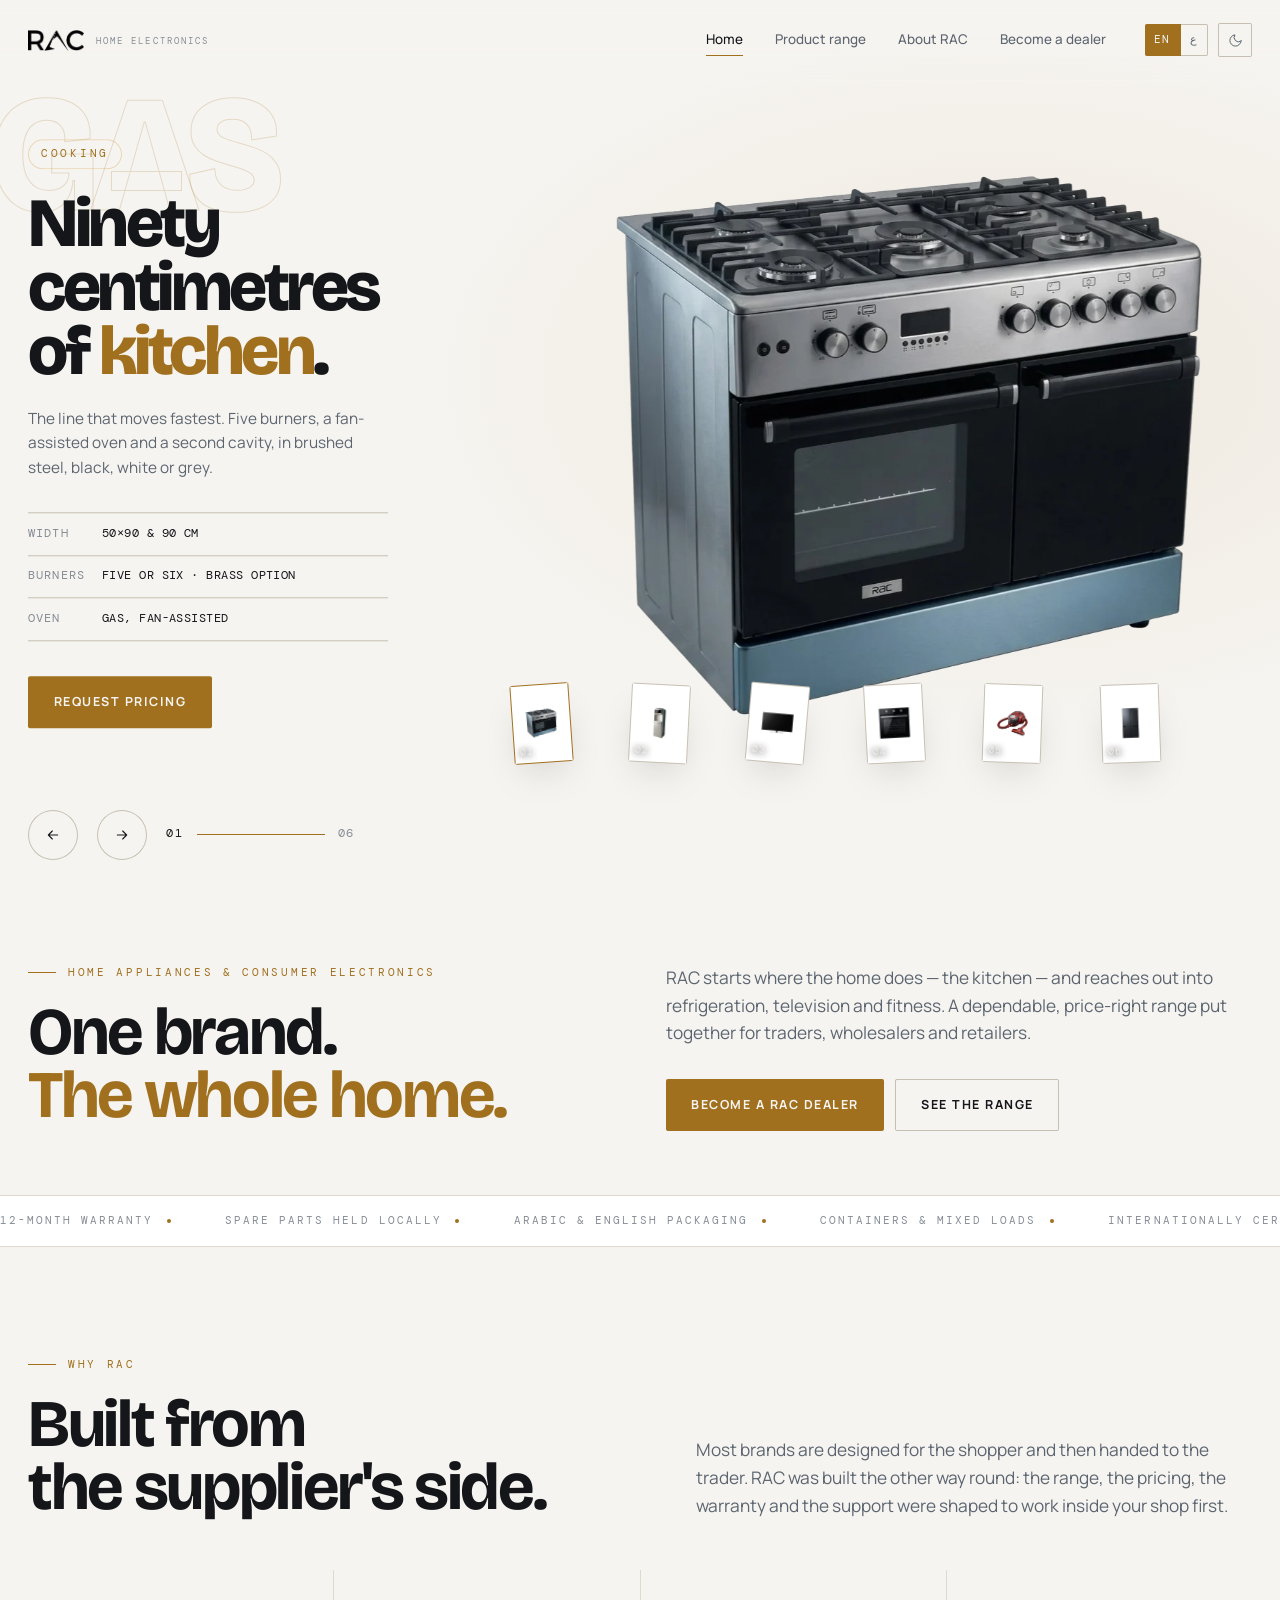
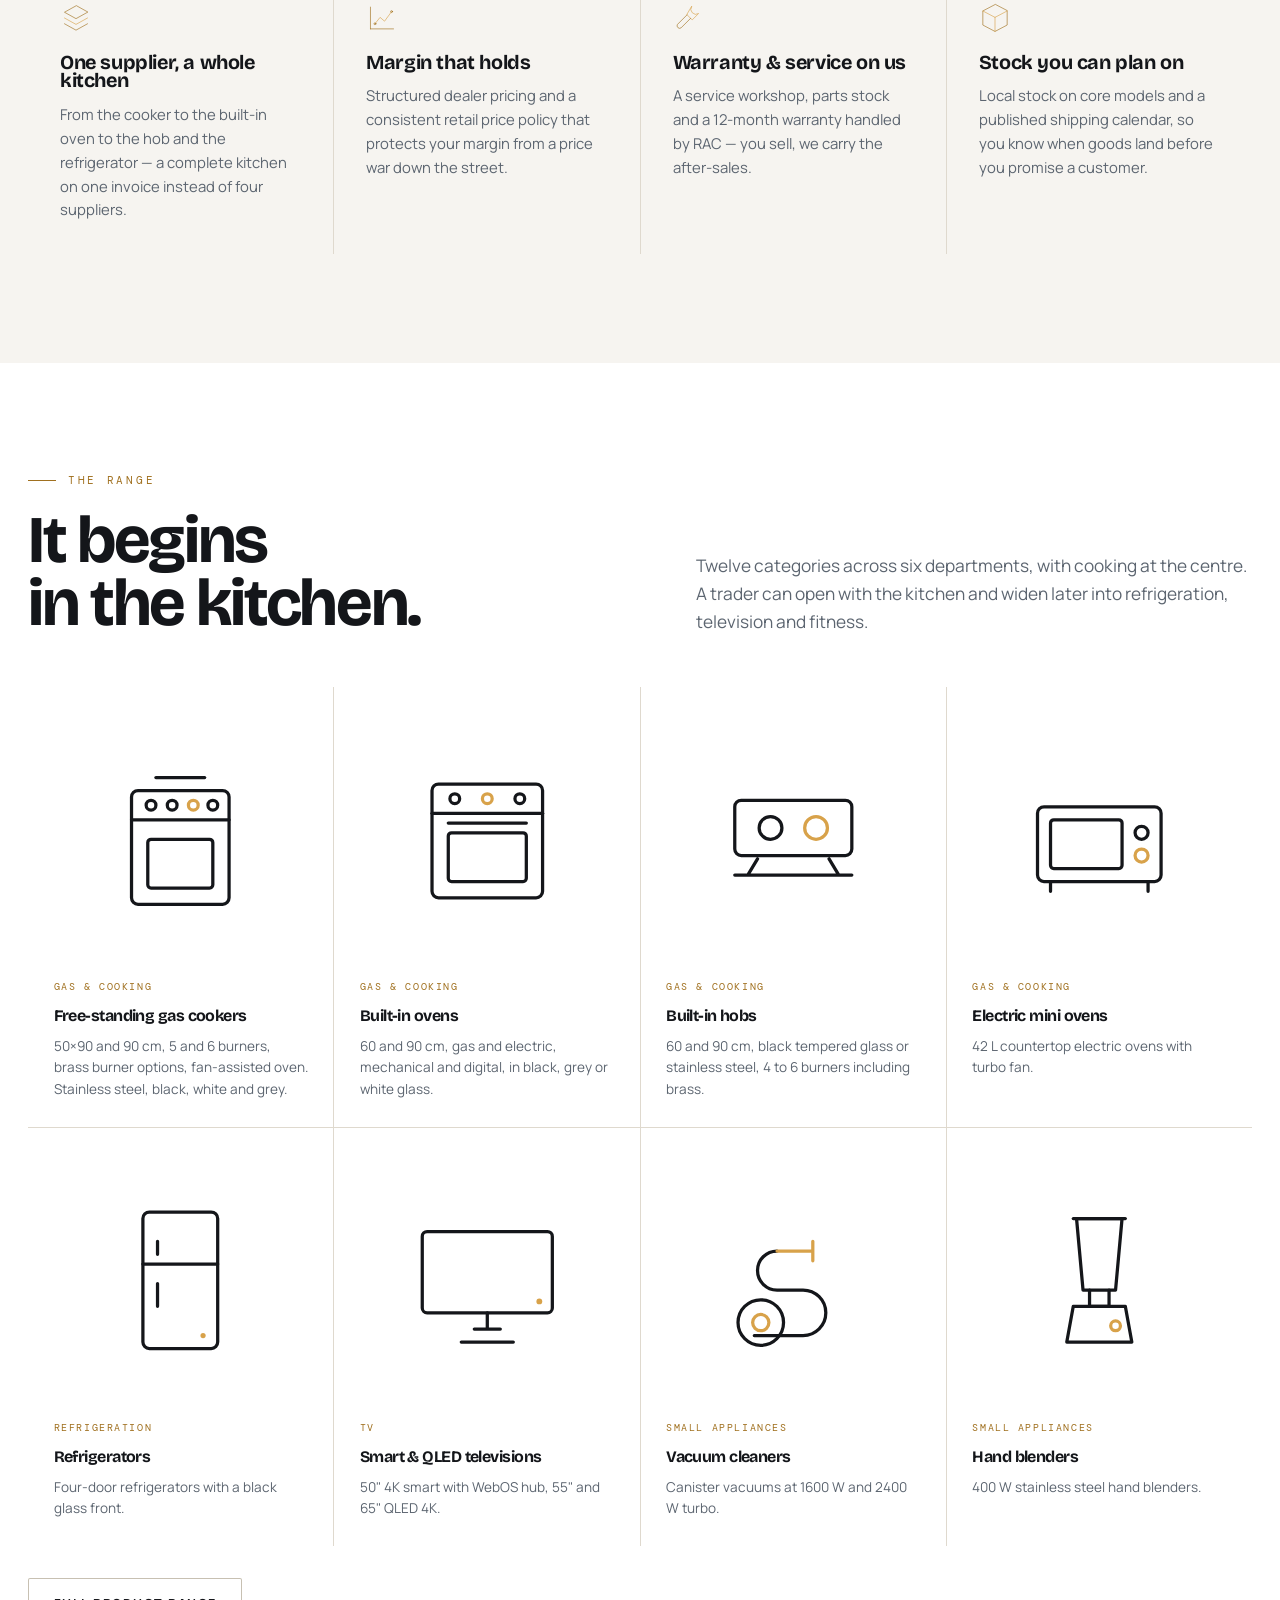
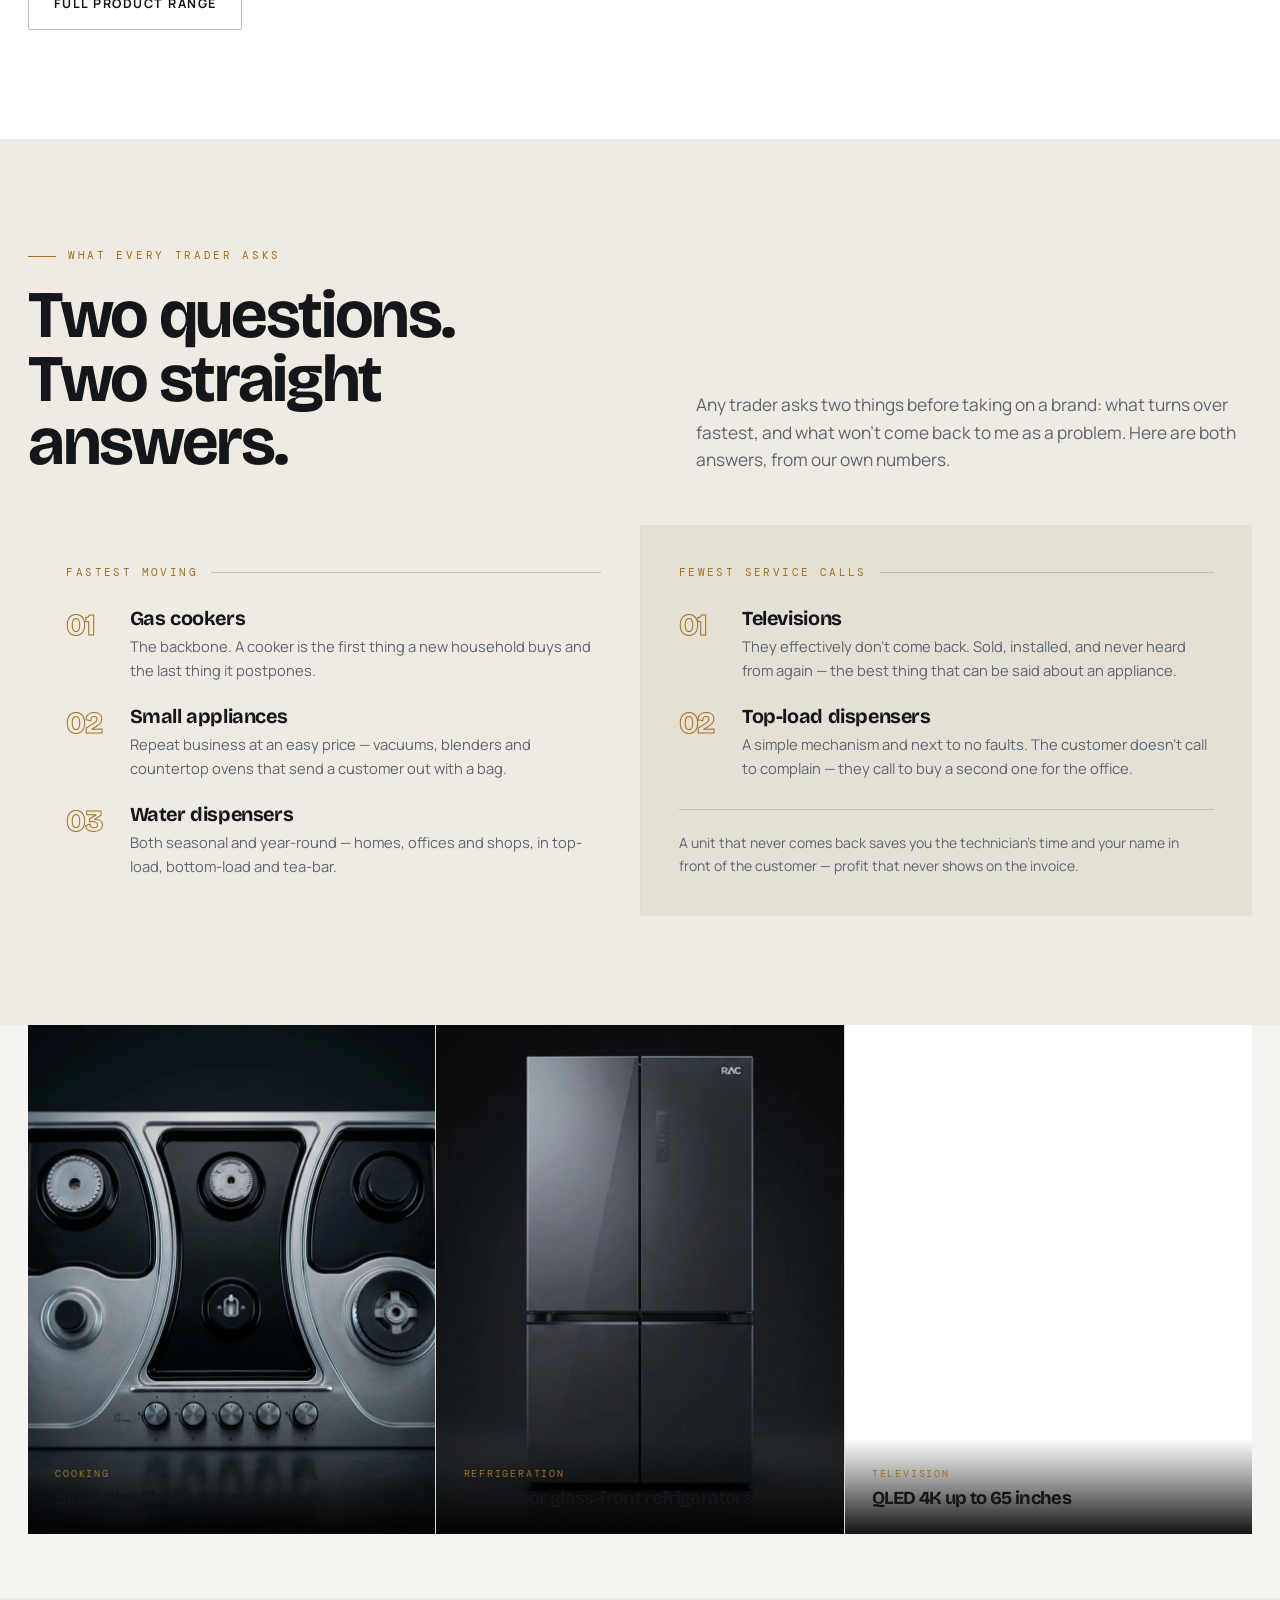
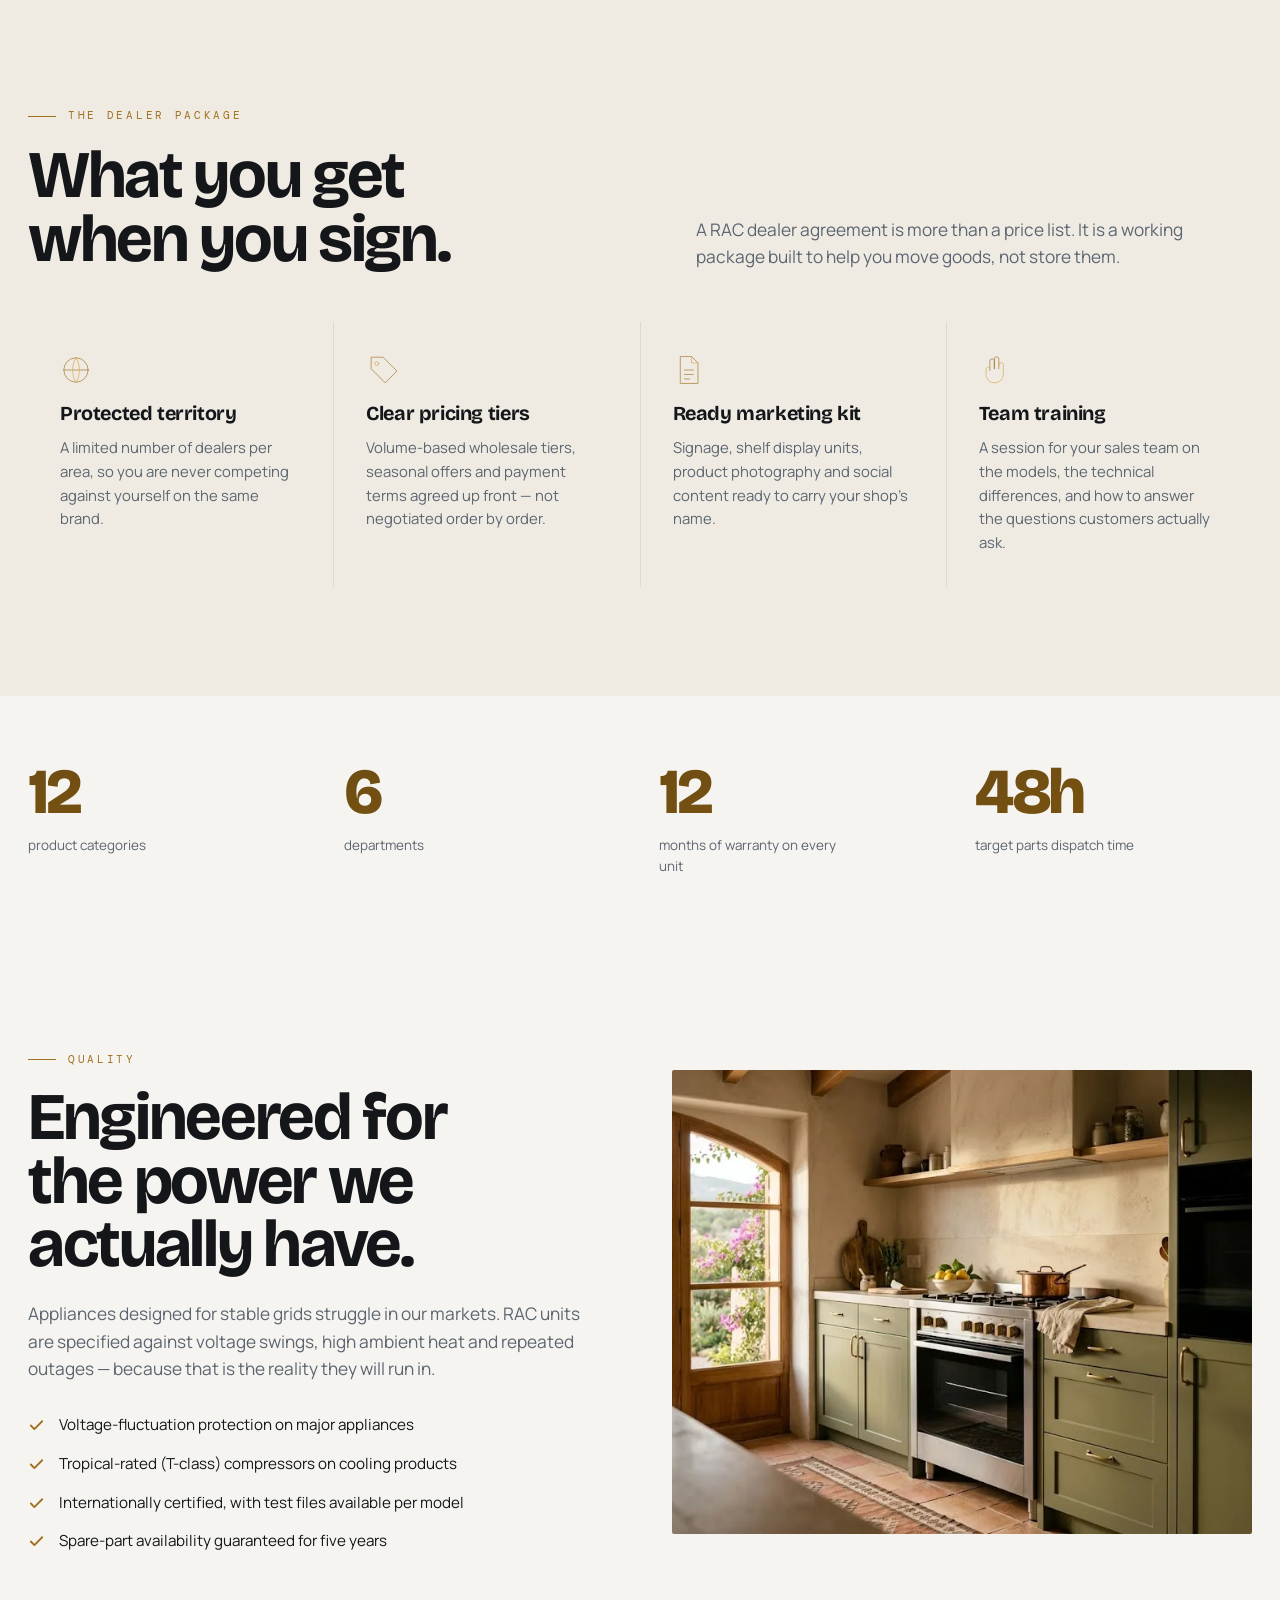
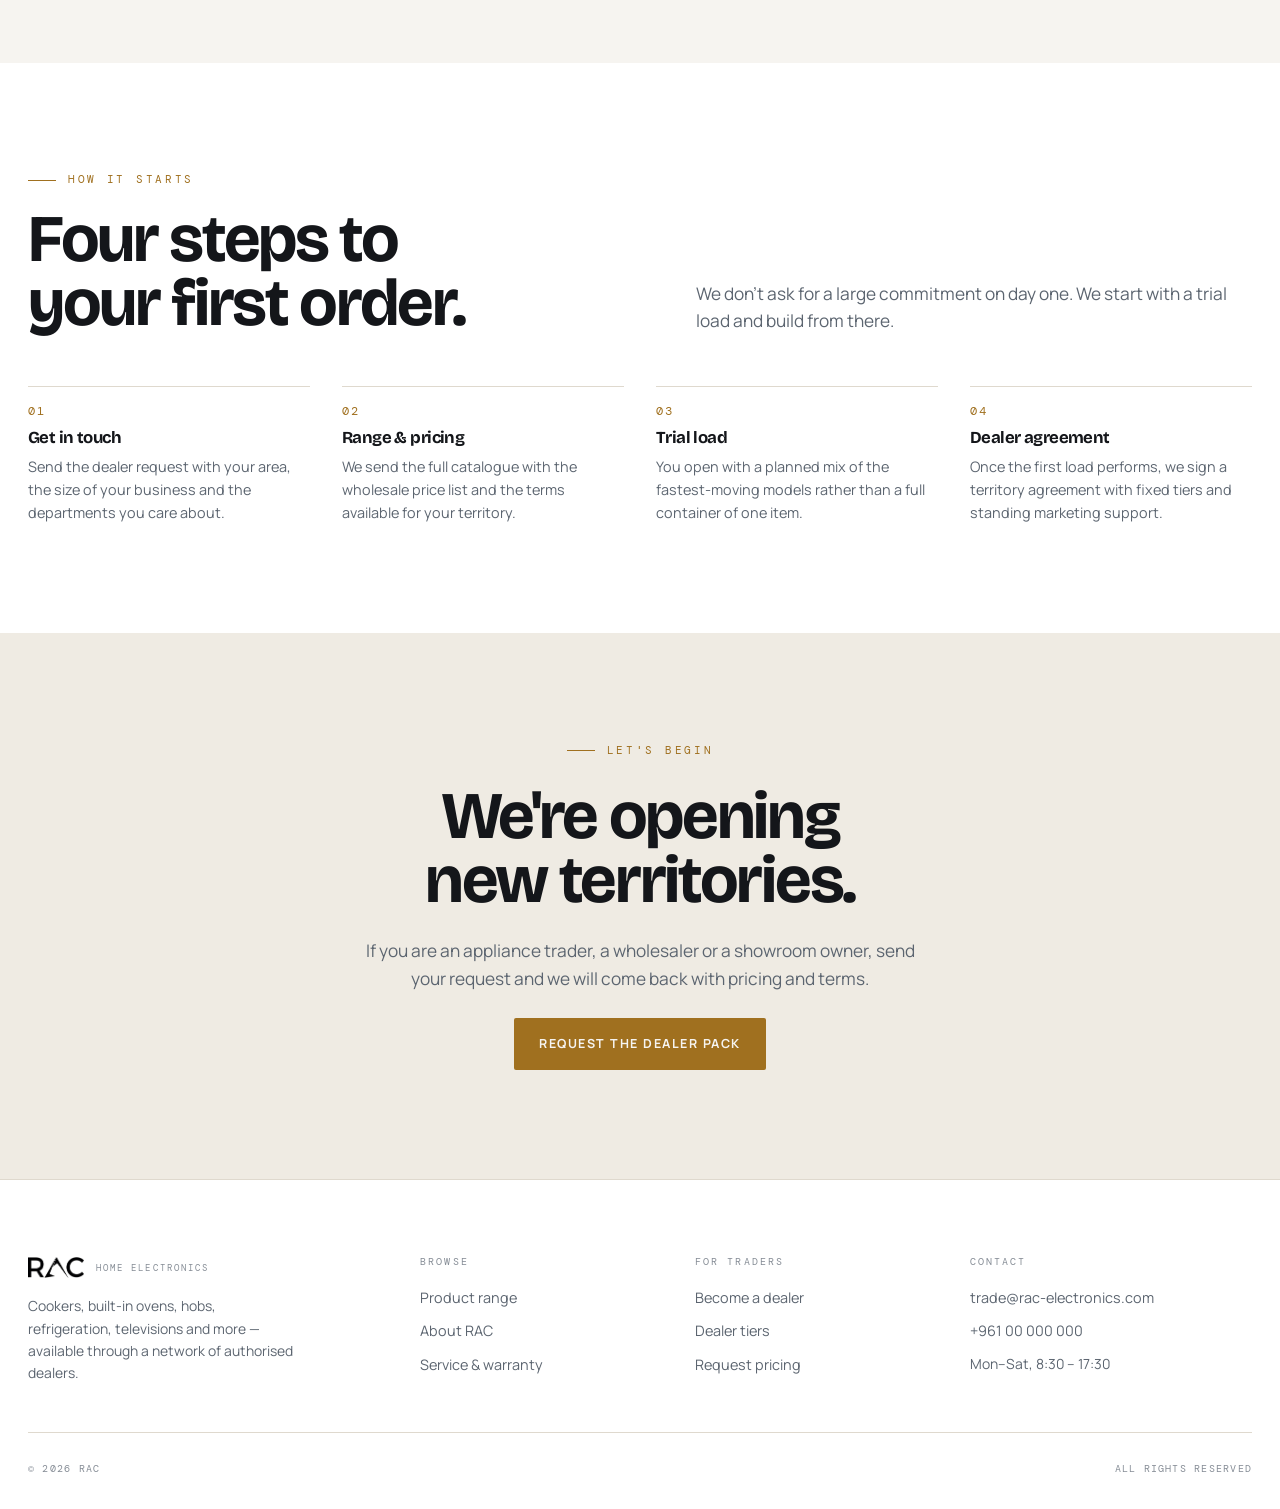
==== commit b0a027df: "WebP images, RTL slider fix, stronger thumbnail follow Images - every served image is WebP: 5.5 MB o" ====
--- a/index.html
+++ b/index.html
@@ -16,7 +16,7 @@
 <header class="hdr">
   <div class="shell hdr__in">
     <a class="logo" href="index.html">
-      <span class="logo__mark"><img src="assets/img/rac-logo-black.png" alt="RAC"></span>
+      <span class="logo__mark"><img src="assets/img/rac-logo-black.webp" alt="RAC"></span>
       <span class="logo__sub" data-ar="أجهزة منزلية">Home Electronics</span>
     </a>
     <nav class="nav">
@@ -203,21 +203,21 @@
 <section class="sec sec--tight" style="padding-top:0">
   <div class="shell showcase">
     <figure class="shot rv" style="margin:0">
-      <img src="assets/img/p-hob-steel.png" alt="Black glass built-in gas hob with brass burners">
+      <img src="assets/img/p-hob-steel.webp" alt="Black glass built-in gas hob with brass burners" loading="lazy" decoding="async">
       <figcaption class="shot__cap">
         <span data-ar="الطهي">Cooking</span>
         <h3 data-ar="مسطحات زجاج أسود برؤوس نحاس">Black glass hobs, brass burners</h3>
       </figcaption>
     </figure>
     <figure class="shot rv" style="margin:0">
-      <img src="assets/img/p-dispenser-tea.png" alt="Four-door glass-front refrigerator">
+      <img src="assets/img/p-fridge-4door.webp" alt="Four-door glass-front refrigerator" loading="lazy" decoding="async">
       <figcaption class="shot__cap">
         <span data-ar="التبريد">Refrigeration</span>
         <h3 data-ar="ثلاجات أربعة أبواب بواجهة زجاج">Four-door glass-front refrigerators</h3>
       </figcaption>
     </figure>
     <figure class="shot rv" style="margin:0">
-      <img src="assets/img/kitchen-lifestyle.png" alt="65 inch QLED 4K television">
+      <img src="assets/img/p-tv-qled.webp" alt="65 inch QLED 4K television" loading="lazy" decoding="async">
       <figcaption class="shot__cap">
         <span data-ar="التلفزيونات">Television</span>
         <h3 data-ar="شاشات QLED 4K حتى 65 إنش">QLED 4K up to 65 inches</h3>
@@ -290,7 +290,7 @@
         <li data-ar="قطع غيار مضمونة التوفر لخمس سنوات">Spare-part availability guaranteed for five years</li>
       </ul>
     </div>
-    <div class="split__art split__art--photo rv"><img src="assets/img/kitchen-lifestyle.png" alt="RAC gas cooker and built-in oven installed in a kitchen"></div>
+    <div class="split__art split__art--photo rv"><img src="assets/img/kitchen-lifestyle.webp" alt="RAC gas cooker and built-in oven installed in a kitchen" loading="lazy" decoding="async"></div>
   </div>
 </section>
 
@@ -345,7 +345,7 @@
     <div class="ftr__top">
       <div>
         <a class="logo" href="index.html">
-          <span class="logo__mark"><img src="assets/img/rac-logo-black.png" alt="RAC"></span>
+          <span class="logo__mark"><img src="assets/img/rac-logo-black.webp" alt="RAC"></span>
           <span class="logo__sub" data-ar="أجهزة منزلية">Home Electronics</span>
         </a>
         <p class="small" style="margin-top:1.1rem;max-width:34ch" data-ar="طباخات وأفران مدمجة ومسطحات وثلاجات وتلفزيونات وغيرها — متوفرة عبر شبكة موزّعين معتمدين.">
--- a/assets/rac.css
+++ b/assets/rac.css
@@ -201,6 +201,11 @@
 }
 .col{position:relative;flex:1;overflow:hidden;clip-path:inset(0 0 100% 0)}
 .col__in{position:absolute;top:0;height:100%;width:600%;left:calc(var(--i) * -100%)}
+/* The columns are flex items, so dir=rtl lays them out right-to-left: the column
+   built as slice 0 ends up in the last physical position. Each one therefore has
+   to show the slice for the position it actually occupies, or the picture comes
+   apart into six repeats of itself. */
+[dir=rtl] .col__in{left:calc((5 - var(--i)) * -100%)}
 .col__in img{
   width:100%;height:100%;object-fit:contain;object-position:center 48%;
   transform:scale(1.12);transition:transform 10s linear,filter 1.1s var(--e);
@@ -282,7 +287,7 @@
 .thumb{
   position:absolute;pointer-events:auto;cursor:pointer;
   width:clamp(66px,6.4vw,102px);aspect-ratio:3/4;overflow:hidden;border-radius:3px;
-  left:calc(var(--fx) * 1%);top:calc(var(--fy) * 1%);
+  inset-inline-start:calc(var(--fx) * 1%);top:calc(var(--fy) * 1%);
   transform:translate3d(calc(var(--mx,0) * var(--d) * 1px),calc(var(--my,0) * var(--d) * 1px),0) rotate(calc(var(--rot) * 1deg));
   background:var(--panel);
   box-shadow:0 14px 30px -14px rgba(0,0,0,.45);
@@ -310,7 +315,7 @@
 /* animating top->bottom would jump, so the dock is a --dy stop on the same axis */
 .thumbs.docked .thumb{
   --d:0;--rot:0;
-  left:calc(var(--dx) * 1%);
+  inset-inline-start:calc(var(--dx) * 1%);
   top:calc(var(--dy) * 1%);
   width:clamp(52px,4.6vw,74px);
 }
@@ -378,7 +383,7 @@
   .ed__in{max-width:none}
   .ed__specs{max-width:none}
   .thumbs{inset:auto 0 0;height:auto}
-  .thumbs .thumb{--d:0;--rot:0;left:calc(var(--dx) * 1%);top:auto;bottom:clamp(1.2rem,4vh,2rem);width:clamp(46px,12vw,62px)}
+  .thumbs .thumb{--d:0;--rot:0;inset-inline-start:calc(var(--dx) * 1%);top:auto;bottom:clamp(1.2rem,4vh,2rem);width:clamp(46px,12vw,62px)}
   .hero__nav{bottom:clamp(1.2rem,4vh,2rem)}
   .hero__nav .shell{justify-content:flex-start}
   .arw{width:42px;height:42px}
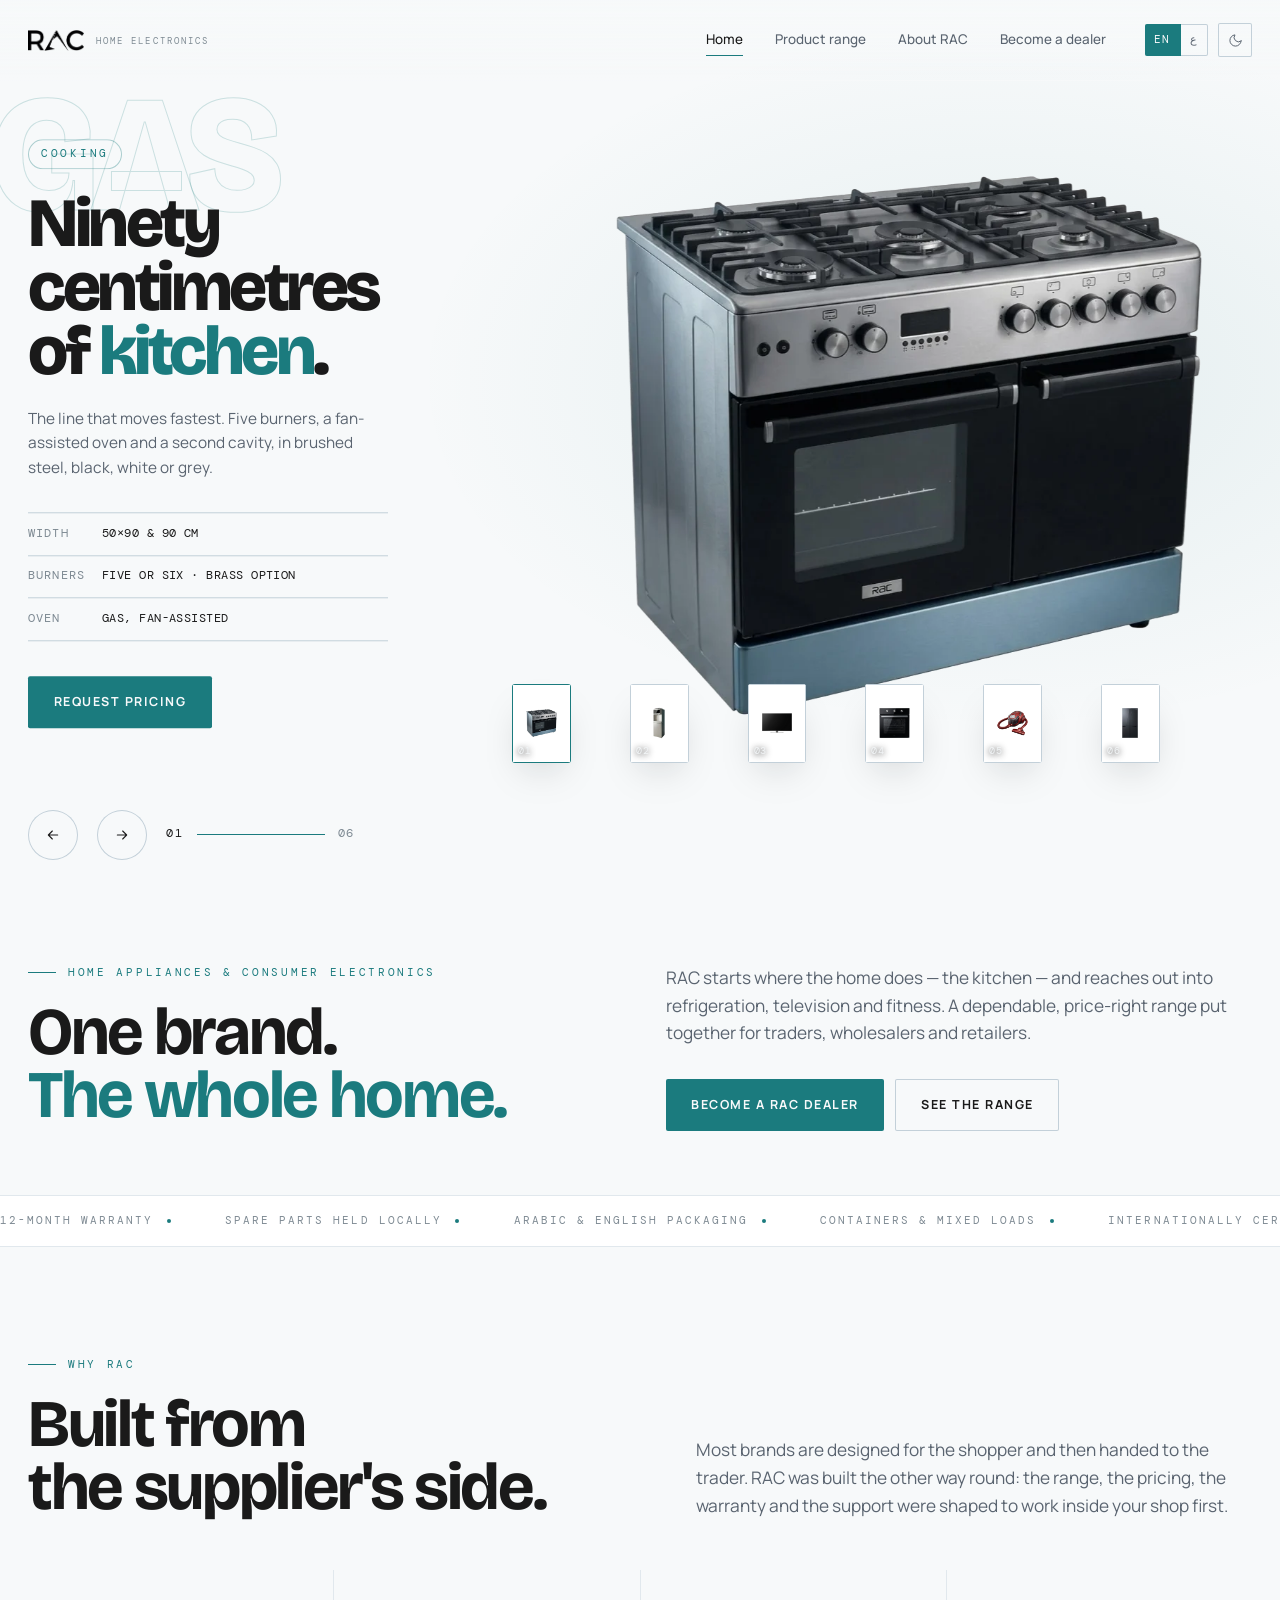
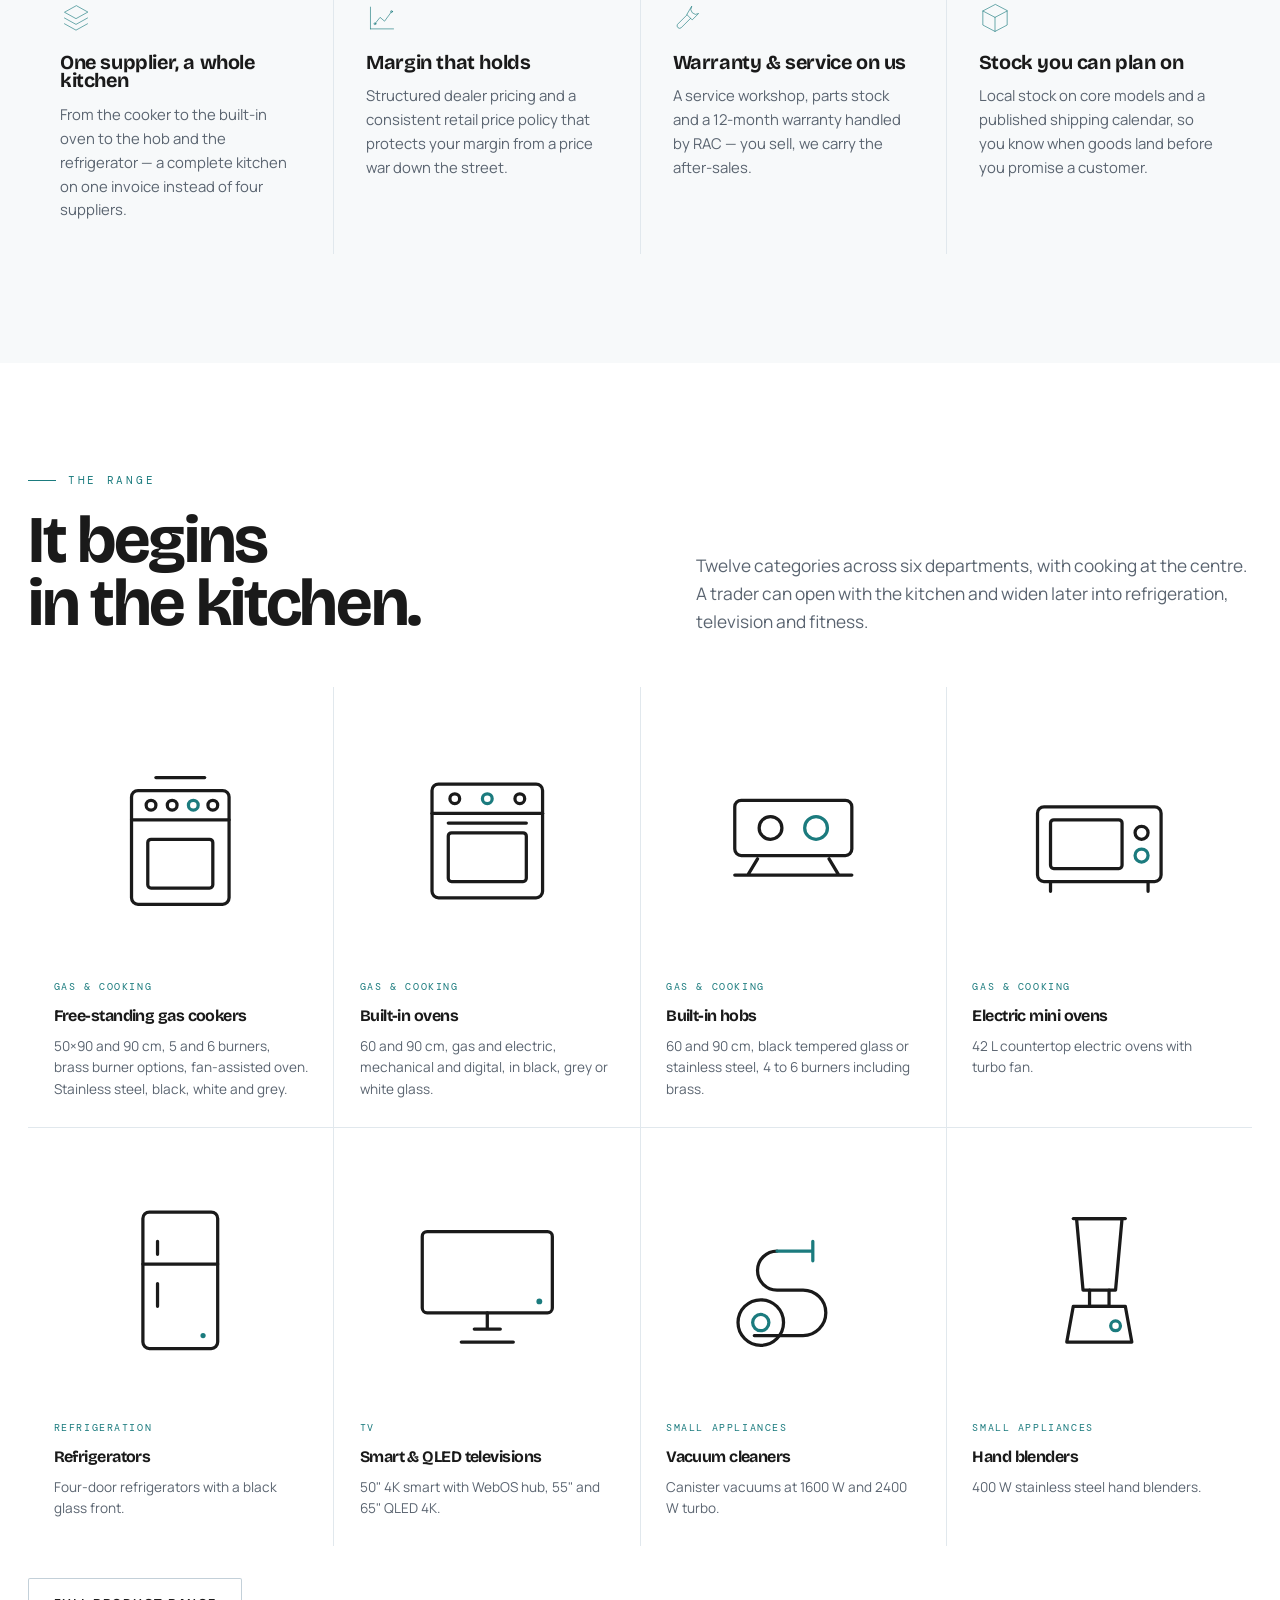
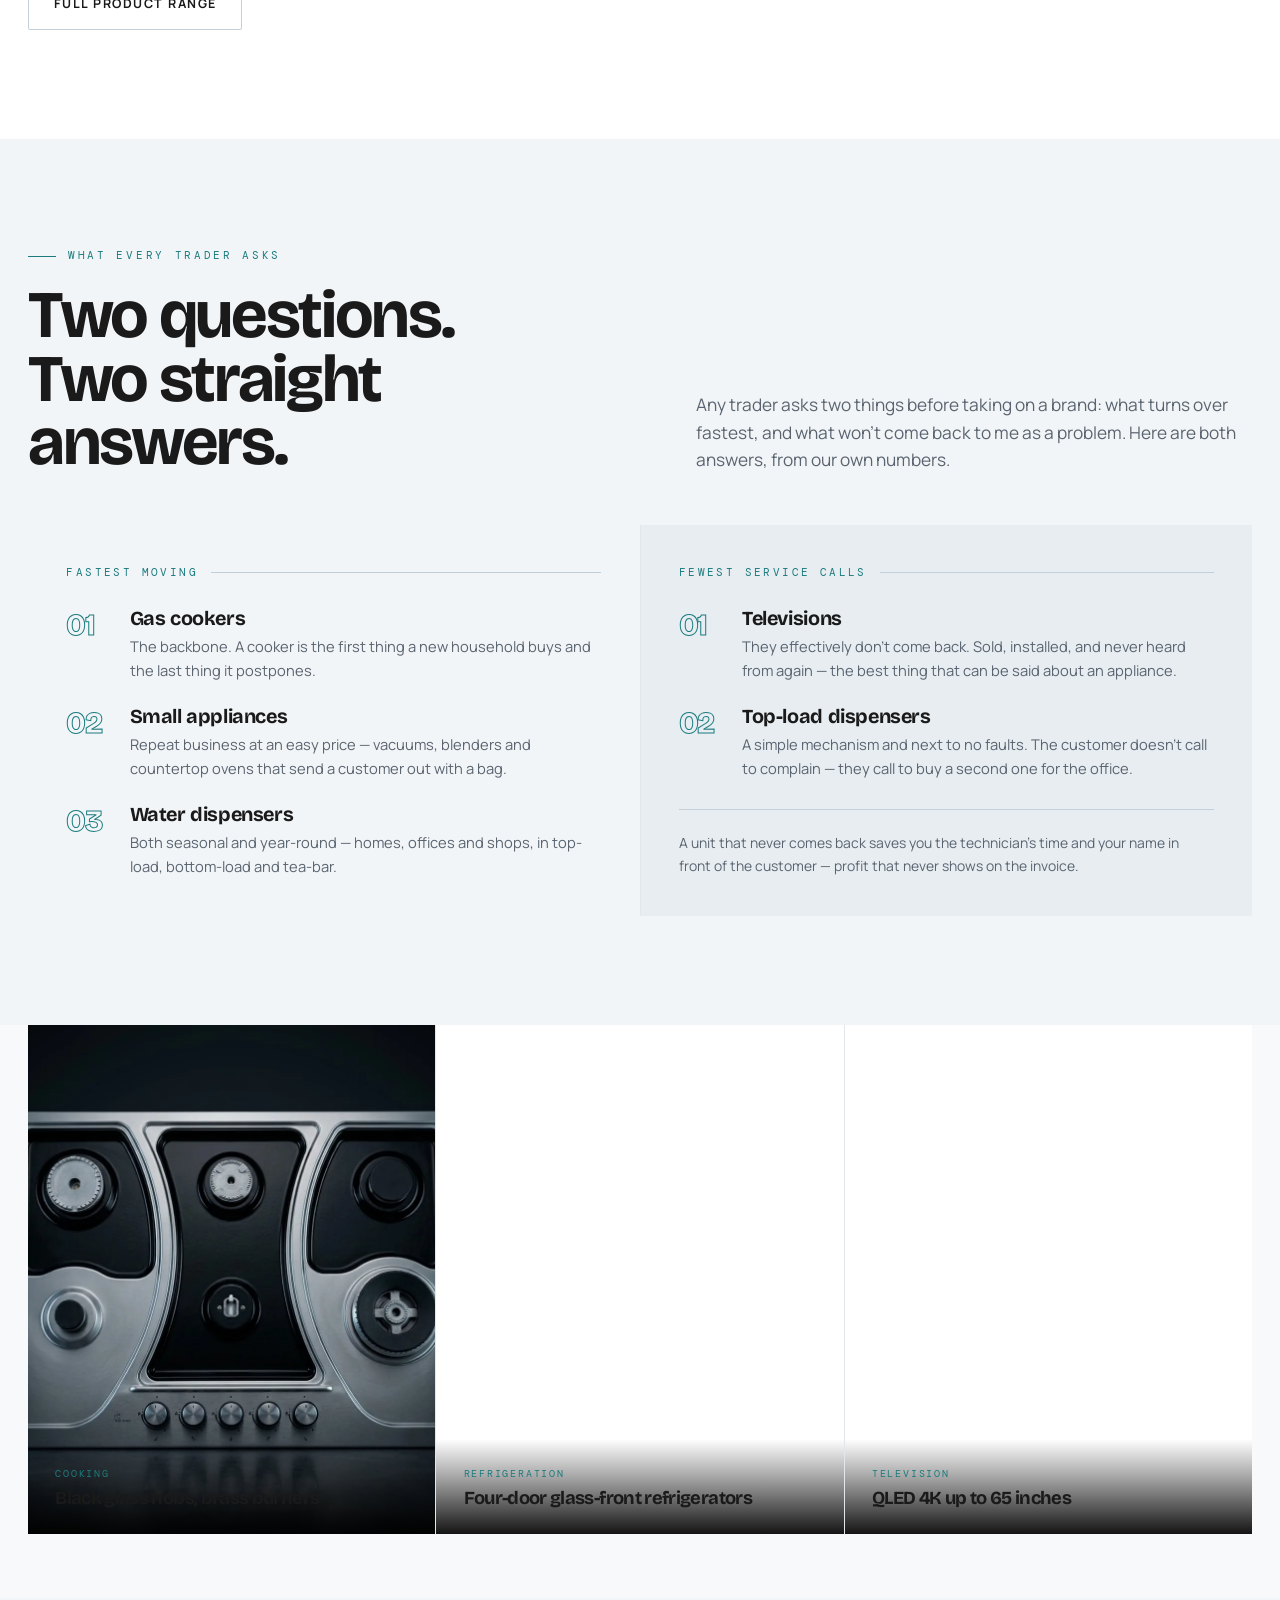
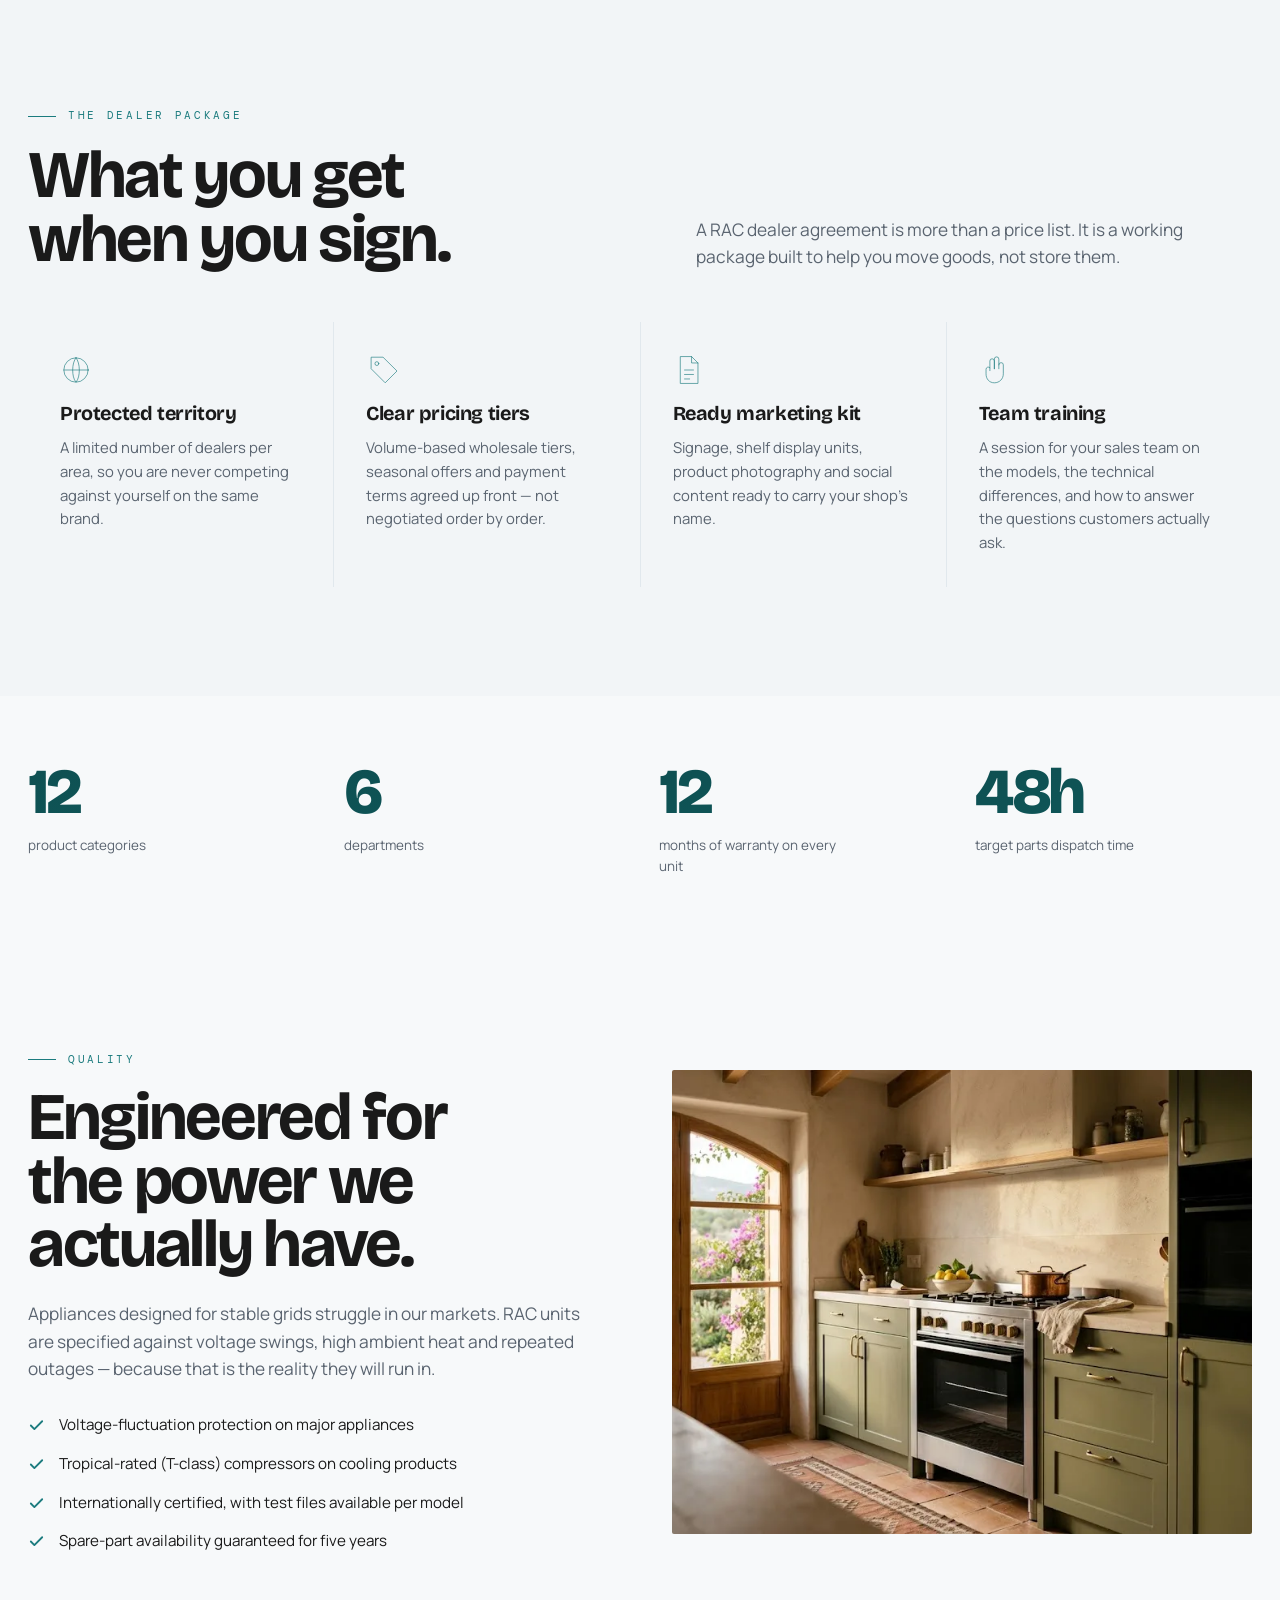
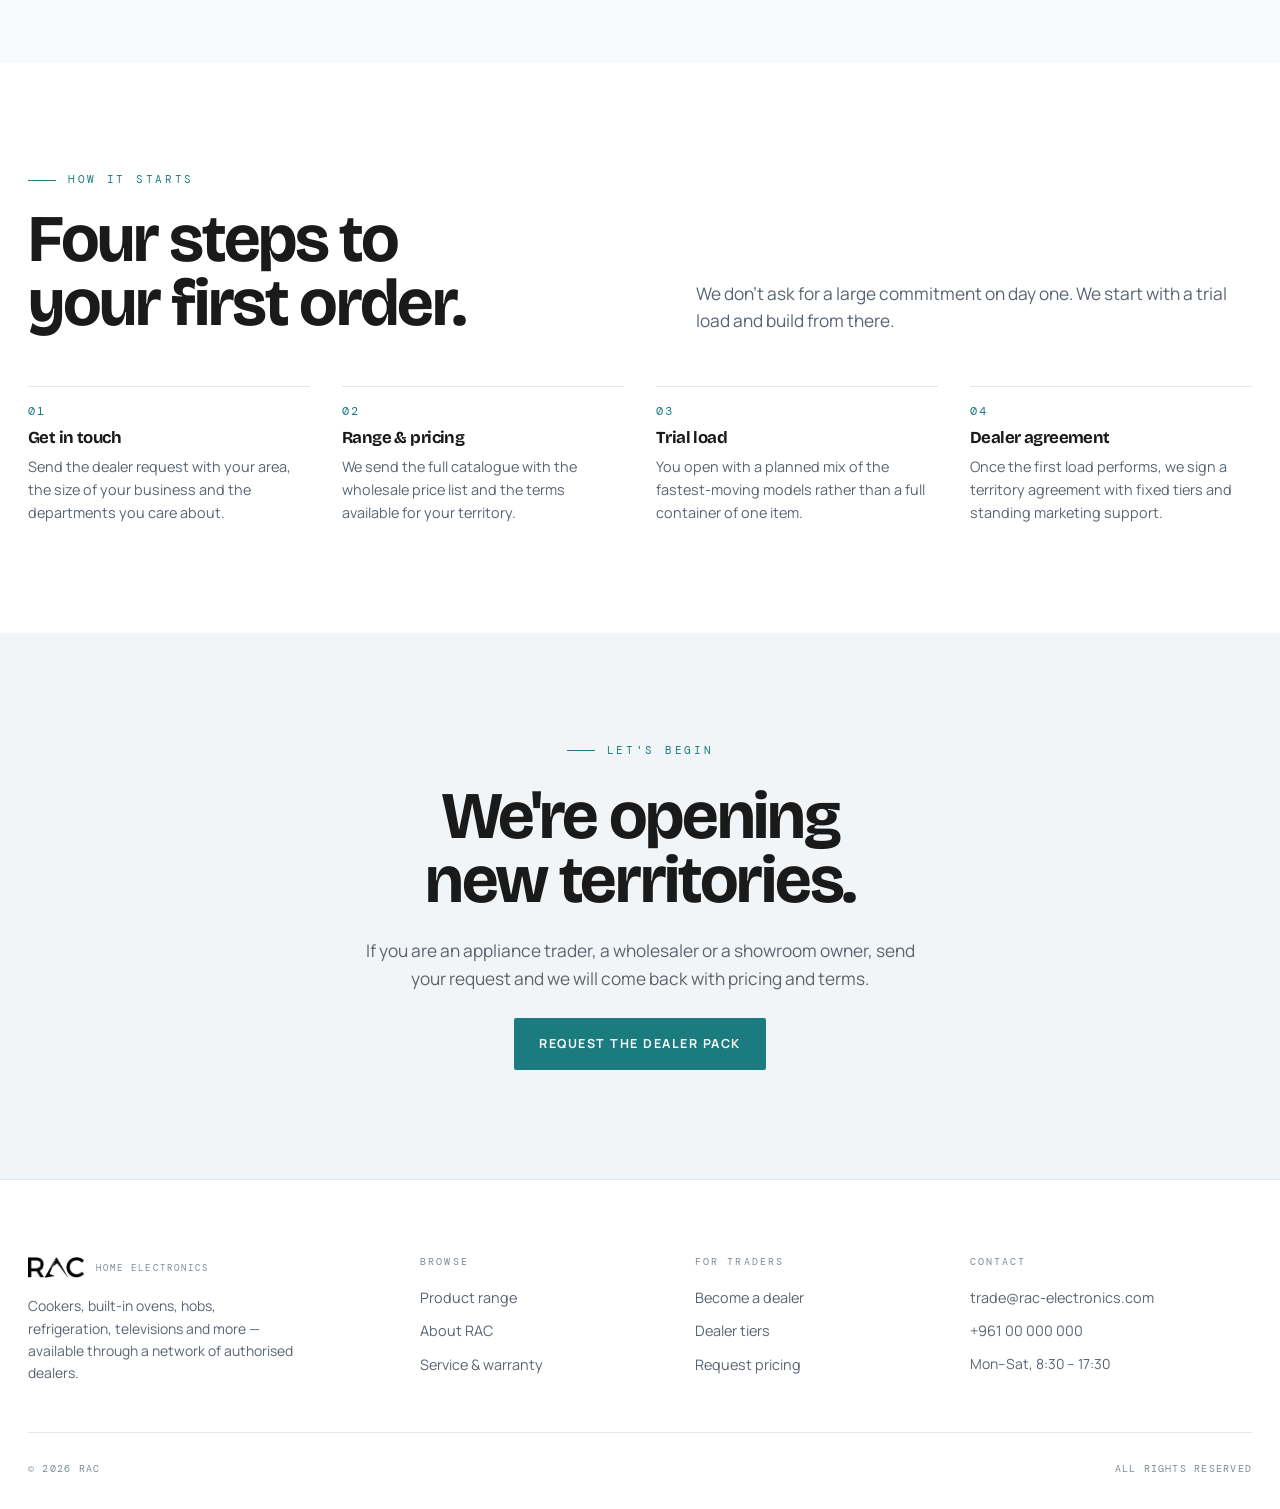
==== commit a7c5b38a: "Move the site onto the house teal, off the brass and beige The accent and the light ground were inve" ====
--- a/index.html
+++ b/index.html
@@ -43,7 +43,7 @@
   <div class="shell split" style="align-items:start;gap:clamp(1.6rem,4vw,4rem)">
     <div>
       <p class="kicker" data-ar="أجهزة منزلية وإلكترونيات استهلاكية">Home appliances &amp; consumer electronics</p>
-      <h2 class="h1 rv" style="margin-top:1.2rem" data-ar="علامة واحدة.<br><em style='font-style:normal;color:var(--brass)'>المنزل بالكامل.</em>">One brand.<br><em style="font-style:normal;color:var(--brass)">The whole home.</em></h2>
+      <h2 class="h1 rv" style="margin-top:1.2rem" data-ar="علامة واحدة.<br><em style='font-style:normal;color:var(--accent)'>المنزل بالكامل.</em>">One brand.<br><em style="font-style:normal;color:var(--accent)">The whole home.</em></h2>
     </div>
     <div>
       <p class="lede rv" data-ar="تبدأ RAC من قلب البيت — الطهي — وتمتد إلى التبريد والتلفزيونات واللياقة. تشكيلة بجودة وسعر منطقيين، مصمّمة للتجّار وتجّار الجملة ومحلات التجزئة.">
--- a/assets/rac.css
+++ b/assets/rac.css
@@ -1,23 +1,25 @@
 /* ============================================================
    RAC — brand site
-   Light by default, dark on the header toggle. The palette is taken off the
-   products themselves: black glass, brushed steel, brass burners.
+   Light by default, dark on the header toggle. Black glass and brushed steel
+   come off the products themselves; the teal accent and the cool greys are the
+   house colours, so the two sites read as one company.
    ============================================================ */
 
 :root{
-  --void:#08090B;
-  --panel:#0E1013;
-  --panel-2:#14171C;
-  --panel-3:#1B1F25;
-  --line:#242931;
-  --line-2:#333A44;
-  --text:#F4F1EB;
-  --muted:#98A0A9;
+  --void:#080A0B;
+  --panel:#0D1113;
+  --panel-2:#131A1C;
+  --panel-3:#1A2226;
+  --line:#232C30;
+  --line-2:#2F3B40;
+  --text:#EEF3F4;
+  --muted:#93A1A5;
   --steel:#7E8A93;
-  --brass:#D8A24A;
-  --brass-2:#B8863A;
-  --brass-soft:#F0D5A2;
-  --bg-rgb:8,9,11;
+  /* the house teal, lifted for dark ground — #1B7B7E itself goes muddy on black */
+  --accent:#35A9AC;
+  --accent-2:#1B7B7E;
+  --accent-soft:#A9DEDF;
+  --bg-rgb:8,10,11;
 
   --shell: min(1360px, 100% - 3.5rem);
   --r:2px;
@@ -34,19 +36,21 @@
    remapped; every section including the hero follows them. Dark stays available
    on the header toggle. */
 :root[data-theme="light"]{
-  --void:#F6F4F0;
+  --void:#F7F9FA;
   --panel:#FFFFFF;
-  --panel-2:#EFEBE3;
-  --panel-3:#E5E0D6;
-  --line:#DFD9CE;
-  --line-2:#C7C0B2;
-  --text:#14161A;
-  --muted:#5C6570;
-  --steel:#868D96;
-  --brass:#A0701F;
-  --brass-2:#7E560F;
-  --brass-soft:#6E4C13;
-  --bg-rgb:246,244,240;
+  --panel-2:#F2F5F7;
+  --panel-3:#E7EDF1;
+  --line:#E1E8ED;
+  --line-2:#C3D0D9;
+  --text:#1A1A1A;
+  --muted:#5A6470;
+  --steel:#7E8A93;
+  /* the house teal at full strength; -soft is the readable-on-light variant, so
+     it darkens here rather than lightening the way it does on the dark ground */
+  --accent:#1B7B7E;
+  --accent-2:#0F5A5C;
+  --accent-soft:#0E4F51;
+  --bg-rgb:247,249,250;
 }
 
 *,*::before,*::after{box-sizing:border-box}
@@ -61,7 +65,7 @@
 button{font:inherit;color:inherit;background:none;border:0;cursor:pointer}
 h1,h2,h3,h4{margin:0;font-family:var(--f-display);font-weight:700;letter-spacing:-.035em;line-height:.95}
 p{margin:0}
-::selection{background:var(--brass);color:var(--void)}
+::selection{background:var(--accent);color:var(--void)}
 
 .shell{width:var(--shell);margin-inline:auto}
 
@@ -73,7 +77,7 @@
 .lede{font-size:clamp(1.02rem,1.35vw,1.26rem);line-height:1.6;color:var(--muted)}
 .kicker{
   font-family:var(--f-mono);font-size:.7rem;letter-spacing:.24em;text-transform:uppercase;
-  color:var(--brass);display:flex;align-items:center;gap:.75rem;
+  color:var(--accent);display:flex;align-items:center;gap:.75rem;
 }
 .kicker::before{content:"";width:28px;height:1px;background:currentColor;flex:none}
 .small{font-size:.87rem;color:var(--muted)}
@@ -83,7 +87,7 @@
   position:relative;display:inline-flex;align-items:center;gap:.7rem;overflow:hidden;
   padding:1rem 1.6rem;border-radius:var(--r);
   font-size:.78rem;font-weight:700;letter-spacing:.12em;text-transform:uppercase;
-  background:var(--brass);color:var(--void);
+  background:var(--accent);color:var(--void);
   transition:color .4s var(--e),transform .4s var(--e);
 }
 .btn::after{
@@ -94,7 +98,7 @@
 .btn:hover{transform:translateY(-2px)}
 .btn>*{position:relative;z-index:1}
 .btn--ghost{background:transparent;color:var(--text);box-shadow:inset 0 0 0 1px var(--line-2)}
-.btn--ghost::after{background:var(--brass)}
+.btn--ghost::after{background:var(--accent)}
 .btn--ghost:hover{color:var(--void)}
 [dir=rtl] .btn svg{transform:scaleX(-1)}
 
@@ -126,7 +130,7 @@
 }
 .nav a::after{
   content:"";position:absolute;left:.9rem;right:.9rem;bottom:.15rem;height:1px;
-  background:var(--brass);transform:scaleX(0);transform-origin:left;transition:transform .45s var(--e);
+  background:var(--accent);transform:scaleX(0);transform-origin:left;transition:transform .45s var(--e);
 }
 .nav a:hover{color:var(--text)}
 .nav a:hover::after,.nav a.is-active::after{transform:none}
@@ -137,7 +141,7 @@
   box-shadow:inset 0 0 0 1px var(--line-2);border-radius:var(--r);overflow:hidden;
 }
 .lang b{padding:.45rem .62rem;font-weight:400;color:var(--muted);transition:.3s}
-.lang b.on{background:var(--brass);color:var(--void)}
+.lang b.on{background:var(--accent);color:var(--void)}
 /* theme toggle — sized to match .lang and .burger, one icon at a time */
 .tgl{
   width:34px;height:34px;display:grid;place-items:center;flex:none;
@@ -182,10 +186,10 @@
 /* the hero follows the theme like every other section, so the header needs no
    special context over it any more */
 
-/* a slow brass wash behind everything, so the black is never flat */
+/* a slow teal wash behind everything, so the black is never flat */
 .hero::before{
   content:"";position:absolute;inset:0;z-index:0;pointer-events:none;
-  background:radial-gradient(70% 60% at 78% 42%,rgba(216,162,74,.13),transparent 65%);
+  background:radial-gradient(70% 60% at 78% 42%,rgba(53,169,172,.13),transparent 65%);
 }
 
 .slides{position:absolute;inset:0;z-index:1}
@@ -213,7 +217,7 @@
 .slide.is-on .col{
   /* -1px sideways: clipping exactly on the box edge rasterises to a hairline
      gap between columns, which the cut-out art shows as light seams */
-  clip-path:inset(0 -1px 0 -1px);
+  clip-path:inset(0 -2px 0 -2px);
   transition:clip-path 1.05s var(--e-io);
   transition-delay:calc(var(--i) * 65ms);
 }
@@ -236,7 +240,7 @@
   position:absolute;z-index:2;inset-inline-start:-.06em;top:8%;pointer-events:none;
   font-family:var(--f-display);font-weight:800;font-size:clamp(4.5rem,13vw,12rem);
   letter-spacing:-.06em;line-height:1;white-space:nowrap;
-  color:transparent;-webkit-text-stroke:1px rgba(216,162,74,.15);
+  color:transparent;-webkit-text-stroke:1px rgba(53,169,172,.15);
   opacity:0;transform:translateX(-4%);
 }
 .slide.is-on .hero__ghost{opacity:1;transform:none;transition:opacity 1.5s var(--e) .3s,transform 6s var(--e) .3s}
@@ -245,17 +249,21 @@
 /* centred in the band between the fixed header and the arrow strip, not in the
    whole hero — otherwise the tag slides under the logo on a laptop screen */
 .ed{position:absolute;z-index:6;inset-inline-start:0;top:calc(50% + var(--hdrh) / 2 - var(--navh) / 2);transform:translateY(-50%);width:100%}
-.ed__in{max-width:min(43ch,42vw)}
+/* The card is full width but its content is a narrow column, so the empty half
+   was lying over the picture and swallowing every hover on it. Only the column
+   itself is a hit target; text inside it still selects normally. */
+.ed{pointer-events:none}
+.ed__in{pointer-events:auto;max-width:min(43ch,42vw)}
 .ed__tag{
   display:inline-flex;align-items:center;gap:.7rem;margin-bottom:1.4rem;
-  font-family:var(--f-mono);font-size:.66rem;letter-spacing:.26em;text-transform:uppercase;color:var(--brass);
-  padding:.42rem .8rem;box-shadow:inset 0 0 0 1px rgba(216,162,74,.35);border-radius:99px;
+  font-family:var(--f-mono);font-size:.66rem;letter-spacing:.26em;text-transform:uppercase;color:var(--accent);
+  padding:.42rem .8rem;box-shadow:inset 0 0 0 1px rgba(27,123,126,.35);border-radius:99px;
 }
 .ed__name{
   font-family:var(--f-display);font-weight:800;
   font-size:clamp(2.4rem,5.4vw,5.2rem);letter-spacing:-.05em;line-height:.93;
 }
-.ed__name em{font-style:normal;color:var(--brass)}
+.ed__name em{font-style:normal;color:var(--accent)}
 .ed__desc{margin-top:1.4rem;color:var(--muted);font-size:clamp(.96rem,1.1vw,1.1rem);max-width:40ch}
 
 .ed__specs{margin:2rem 0 0;padding:0;list-style:none;display:grid;gap:0;max-width:36ch}
@@ -286,15 +294,27 @@
 .thumbs{position:absolute;inset:0;z-index:7;pointer-events:none}
 .thumb{
   position:absolute;pointer-events:auto;cursor:pointer;
+  /* the trailing cluster overlaps, so the chips need a settled order: --d, the
+     same depth that sets how hard each one chases the cursor. Docked they no
+     longer touch, so the order stops mattering rather than needing undoing. */
+  z-index:var(--z,1);
   width:clamp(66px,6.4vw,102px);aspect-ratio:3/4;overflow:hidden;border-radius:3px;
   inset-inline-start:calc(var(--fx) * 1%);top:calc(var(--fy) * 1%);
-  transform:translate3d(calc(var(--mx,0) * var(--d) * 1px),calc(var(--my,0) * var(--d) * 1px),0) rotate(calc(var(--rot) * 1deg));
+  transform:translate3d(var(--tx,0px),var(--ty,0px),0) rotate(calc(var(--rot) * 1deg));
   background:var(--panel);
   box-shadow:0 14px 30px -14px rgba(0,0,0,.45);
   transition:left .95s var(--e),top .95s var(--e),width .95s var(--e),
              transform .9s cubic-bezier(.16,1,.3,1),box-shadow .5s,opacity .6s;
   opacity:1;
 }
+.thumbs.is-tracking .thumb{
+  transition:width .95s var(--e),box-shadow .5s,opacity .6s;
+  /* A chip rides directly under the cursor, so leaving them hit-testable puts a
+     pointer hand over the whole picture, flickers :hover between chips as they
+     swap places underneath, and swallows drag-to-swipe. While they are trailing
+     they are decoration; they become targets again once they dock. */
+  pointer-events:none;
+}
 .thumb::after{
   content:"";position:absolute;inset:0;box-shadow:inset 0 0 0 1px var(--line-2);
   transition:box-shadow .45s;
@@ -302,19 +322,23 @@
 .thumb img{width:100%;height:100%;object-fit:contain;padding:9%;transition:transform .8s var(--e)}
 .thumb:hover{box-shadow:0 20px 42px -14px rgba(0,0,0,.55)}
 .thumb:hover img{transform:scale(1.08)}
-.thumb.on{box-shadow:0 20px 42px -14px rgba(0,0,0,.55)}
-.thumb.on::after{box-shadow:inset 0 0 0 1px var(--brass)}
+/* the chip for the slide on screen sits in front of the stack: a teal edge is
+   no use as a marker if a neighbour is lying over it. It only changes when the
+   slide does, so it is not something the cursor can make flicker. */
+.thumb.on{box-shadow:0 20px 42px -14px rgba(0,0,0,.55);z-index:200}
+.thumb.on::after{box-shadow:inset 0 0 0 1px var(--accent)}
 .thumb__n{
   position:absolute;inset-inline-start:6px;bottom:4px;z-index:2;
   /* always sits on a thumbnail, and every thumbnail is a shot on black */
-  font-family:var(--f-mono);font-size:.6rem;letter-spacing:.1em;color:#F4F1EB;
+  font-family:var(--f-mono);font-size:.6rem;letter-spacing:.1em;color:#F1F4F6;
   text-shadow:0 1px 6px rgba(0,0,0,.9);
 }
 
 /* docked: the drift is switched off and they line up as a control strip */
 /* animating top->bottom would jump, so the dock is a --dy stop on the same axis */
 .thumbs.docked .thumb{
-  --d:0;--rot:0;
+  --d:0;--tx:0px;--ty:0px;
+  transform:translate3d(0,0,0) rotate(0deg);
   inset-inline-start:calc(var(--dx) * 1%);
   top:calc(var(--dy) * 1%);
   width:clamp(52px,4.6vw,74px);
@@ -330,29 +354,30 @@
   box-shadow:inset 0 0 0 1px var(--line-2);color:var(--text);
   transition:background .45s var(--e),color .45s var(--e),box-shadow .45s var(--e);
 }
-.arw:hover{background:var(--brass);color:#08090B;box-shadow:inset 0 0 0 1px var(--brass)}
+.arw:hover{background:var(--accent);color:var(--void);box-shadow:inset 0 0 0 1px var(--accent)}
 .arw svg{width:16px;height:16px}
 [dir=rtl] .arw svg{transform:scaleX(-1)}
 .count{font-family:var(--f-mono);font-size:.72rem;letter-spacing:.16em;color:var(--steel);display:flex;align-items:center;gap:.8rem}
 .count b{color:var(--text);font-weight:400}
 .count i{display:block;width:clamp(60px,10vw,150px);height:1px;background:var(--line-2);position:relative;overflow:hidden}
 .count i::after{
-  content:"";position:absolute;inset:0;background:var(--brass);
+  content:"";position:absolute;inset:0;background:var(--accent);
   transform:scaleX(0);transform-origin:left;animation:railfill var(--dur,7s) linear forwards;
 }
 [dir=rtl] .count i::after{transform-origin:right}
 body.is-paused .count i::after{animation-play-state:paused}
 @keyframes railfill{to{transform:scaleX(1)}}
-.hero.is-dragging{cursor:grabbing}
+.cols{cursor:grab}
+.hero.is-dragging,.hero.is-dragging .cols{cursor:grabbing}
 
 /* ---------- the hero in light ----------
    The slider art is cut out on alpha, so the stage needs no plate and no scrim
    in either theme — the product sits straight on the page. Only the graphite
    accents that were tuned against black need remapping. */
 :root[data-theme="light"] .hero::before{
-  background:radial-gradient(70% 60% at 78% 42%,rgba(160,112,31,.09),transparent 65%);
-}
-:root[data-theme="light"] .hero__ghost{-webkit-text-stroke-color:rgba(160,112,31,.2)}
+  background:radial-gradient(70% 60% at 78% 42%,rgba(27,123,126,.09),transparent 65%);
+}
+:root[data-theme="light"] .hero__ghost{-webkit-text-stroke-color:rgba(27,123,126,.2)}
 :root[data-theme="light"] .thumb{box-shadow:0 18px 40px -18px rgba(20,22,26,.35)}
 
 @media (max-width:1100px){
@@ -401,7 +426,7 @@
   font-family:var(--f-mono);font-size:.7rem;letter-spacing:.18em;text-transform:uppercase;color:var(--steel);
   display:flex;align-items:center;gap:.85rem;white-space:nowrap;
 }
-.ticker span::after{content:"";width:4px;height:4px;background:var(--brass);border-radius:50%}
+.ticker span::after{content:"";width:4px;height:4px;background:var(--accent);border-radius:50%}
 @keyframes slide{to{transform:translateX(-50%)}}
 html[dir=rtl] .ticker__row{animation-direction:reverse}
 
@@ -424,7 +449,7 @@
 .sec--panel .cell:hover{background:var(--panel-2)}
 .sec--panel2 .cell{background:var(--panel-2)}
 .sec--panel2 .cell:hover{background:var(--panel-3)}
-.cell__i{width:32px;height:32px;color:var(--brass)}
+.cell__i{width:32px;height:32px;color:var(--accent)}
 .cell h3{margin-top:.45rem}
 .cell p{font-size:.93rem;color:var(--muted)}
 
@@ -434,7 +459,7 @@
 .step::before{
   counter-increment:s;content:"0" counter(s);
   position:absolute;top:1rem;inset-inline-start:0;
-  font-family:var(--f-mono);font-size:.72rem;letter-spacing:.14em;color:var(--brass);
+  font-family:var(--f-mono);font-size:.72rem;letter-spacing:.14em;color:var(--accent);
 }
 .step h3{font-size:1.05rem;margin-bottom:.55rem}
 .step p{font-size:.9rem;color:var(--muted)}
@@ -444,7 +469,7 @@
 .num b{
   display:block;font-family:var(--f-display);font-size:clamp(2.6rem,5vw,4.4rem);
   font-weight:800;letter-spacing:-.05em;line-height:1;
-  background:linear-gradient(160deg,var(--brass-soft),var(--brass-2));
+  background:linear-gradient(160deg,var(--accent-soft),var(--accent-2));
   -webkit-background-clip:text;background-clip:text;color:transparent;
 }
 .num span{display:block;margin-top:.7rem;font-size:.84rem;color:var(--muted);max-width:24ch}
@@ -453,12 +478,12 @@
 .split{display:grid;grid-template-columns:1fr 1fr;gap:clamp(2rem,5vw,5rem);align-items:center}
 .split--rev .split__art{order:-1}
 .split__art{position:relative;aspect-ratio:5/4;display:grid;place-items:center;overflow:hidden;border-radius:var(--r);background:radial-gradient(120% 100% at 30% 0%,var(--panel),var(--panel-3) 78%)}
-.split__art svg{width:60%;color:var(--brass)}
+.split__art svg{width:60%;color:var(--accent)}
 .split__art--photo img{width:100%;height:100%;object-fit:cover}
 .checks{list-style:none;padding:0;margin:1.9rem 0 0;display:grid;gap:.9rem}
 .checks li{display:flex;gap:.85rem;align-items:flex-start;font-size:.95rem}
 .checks li::before{
-  content:"";flex:none;width:17px;height:17px;margin-top:.25rem;background:var(--brass);
+  content:"";flex:none;width:17px;height:17px;margin-top:.25rem;background:var(--accent);
   -webkit-mask:url("data:image/svg+xml;utf8,<svg xmlns='http://www.w3.org/2000/svg' viewBox='0 0 24 24'><path d='M20 6 9 17l-5-5' fill='none' stroke='black' stroke-width='2.6' stroke-linecap='round' stroke-linejoin='round'/></svg>") center/contain no-repeat;
   mask:url("data:image/svg+xml;utf8,<svg xmlns='http://www.w3.org/2000/svg' viewBox='0 0 24 24'><path d='M20 6 9 17l-5-5' fill='none' stroke='black' stroke-width='2.6' stroke-linecap='round' stroke-linejoin='round'/></svg>") center/contain no-repeat;
 }
@@ -469,14 +494,14 @@
 .two__col--best{background:var(--panel-3)}
 .two__label{
   font-family:var(--f-mono);font-size:.68rem;letter-spacing:.22em;text-transform:uppercase;
-  color:var(--brass);margin-bottom:1.8rem;display:flex;align-items:center;gap:.8rem;
+  color:var(--accent);margin-bottom:1.8rem;display:flex;align-items:center;gap:.8rem;
 }
 .two__label::after{content:"";flex:1;height:1px;background:var(--line-2)}
 .rank{list-style:none;margin:0;padding:0;display:grid;gap:1.6rem;counter-reset:r}
 .rank li{display:flex;gap:1.2rem;align-items:flex-start}
 .rank b{
   font-family:var(--f-display);font-weight:800;font-size:1.9rem;line-height:1;letter-spacing:-.05em;
-  color:transparent;-webkit-text-stroke:1px var(--brass);flex:none;width:2.2ch;
+  color:transparent;-webkit-text-stroke:1px var(--accent);flex:none;width:2.2ch;
 }
 .rank h3{margin-bottom:.4rem}
 .rank p{font-size:.92rem;color:var(--muted)}
@@ -491,7 +516,7 @@
   position:relative;z-index:2;width:100%;padding:1.7rem;
   background:linear-gradient(to top,rgba(0,0,0,.92),rgba(0,0,0,.35) 60%,transparent);
 }
-.shot__cap span{display:block;font-family:var(--f-mono);font-size:.62rem;letter-spacing:.18em;text-transform:uppercase;color:var(--brass);margin-bottom:.5rem}
+.shot__cap span{display:block;font-family:var(--f-mono);font-size:.62rem;letter-spacing:.18em;text-transform:uppercase;color:var(--accent);margin-bottom:.5rem}
 .shot__cap h3{font-size:1.15rem}
 
 /* ---------- catalogue ---------- */
@@ -501,7 +526,7 @@
   box-shadow:inset 0 0 0 1px var(--line-2);color:var(--muted);transition:.3s var(--e);
 }
 .filters button:hover{color:var(--text);box-shadow:inset 0 0 0 1px var(--steel)}
-.filters button.on{background:var(--brass);color:var(--void);box-shadow:none}
+.filters button.on{background:var(--accent);color:var(--void);box-shadow:none}
 .cat-grid{display:grid;grid-template-columns:repeat(4,1fr);gap:1px;background:var(--line)}
 .item{background:var(--void);padding:1.6rem;display:flex;flex-direction:column;gap:.8rem;transition:background .5s var(--e)}
 .sec--panel .item{background:var(--panel)}
@@ -509,7 +534,7 @@
 .item__fig{aspect-ratio:1/1;display:grid;place-items:center;color:var(--text)}
 .item__fig svg{width:64%;transition:transform .6s var(--e)}
 .item:hover .item__fig svg{transform:translateY(-6px)}
-.item__cat{font-family:var(--f-mono);font-size:.62rem;letter-spacing:.16em;text-transform:uppercase;color:var(--brass)}
+.item__cat{font-family:var(--f-mono);font-size:.62rem;letter-spacing:.16em;text-transform:uppercase;color:var(--accent)}
 .item h3{font-size:1rem}
 .item p{font-size:.85rem;color:var(--muted)}
 
@@ -532,17 +557,17 @@
 }
 .field textarea{resize:vertical;min-height:110px}
 .field input::placeholder,.field textarea::placeholder{color:var(--steel);opacity:1}
-.field input:focus,.field select:focus,.field textarea:focus{outline:0;border-bottom-color:var(--brass)}
+.field input:focus,.field select:focus,.field textarea:focus{outline:0;border-bottom-color:var(--accent)}
 .field select option{background:var(--panel-2);color:var(--text)}
 .form__note{grid-column:1/-1;display:flex;flex-wrap:wrap;align-items:center;gap:1.2rem;justify-content:space-between;margin-top:.7rem}
-.form-ok{grid-column:1/-1;padding:1.05rem 1.25rem;font-size:.92rem;box-shadow:inset 0 0 0 1px var(--brass);color:var(--brass-soft);border-radius:var(--r)}
+.form-ok{grid-column:1/-1;padding:1.05rem 1.25rem;font-size:.92rem;box-shadow:inset 0 0 0 1px var(--accent);color:var(--accent-soft);border-radius:var(--r)}
 
 /* ---------- footer ---------- */
 .ftr{background:var(--panel);padding:clamp(3.5rem,6vw,5.5rem) 0 2rem;border-top:1px solid var(--line)}
 .ftr__top{display:grid;grid-template-columns:1.5fr 1fr 1fr 1.2fr;gap:2.5rem;padding-bottom:3rem;border-bottom:1px solid var(--line)}
 .ftr h4{font-family:var(--f-mono);font-size:.64rem;font-weight:400;letter-spacing:.2em;text-transform:uppercase;color:var(--steel);margin-bottom:1.2rem}
 .ftr ul{list-style:none;margin:0;padding:0;display:grid;gap:.65rem;font-size:.9rem;color:var(--muted)}
-.ftr a:hover{color:var(--brass)}
+.ftr a:hover{color:var(--accent)}
 .ftr__bot{display:flex;flex-wrap:wrap;gap:1rem;justify-content:space-between;padding-top:1.7rem;font-family:var(--f-mono);font-size:.64rem;letter-spacing:.12em;text-transform:uppercase;color:var(--steel)}
 
 /* ---------- reveal ---------- */
